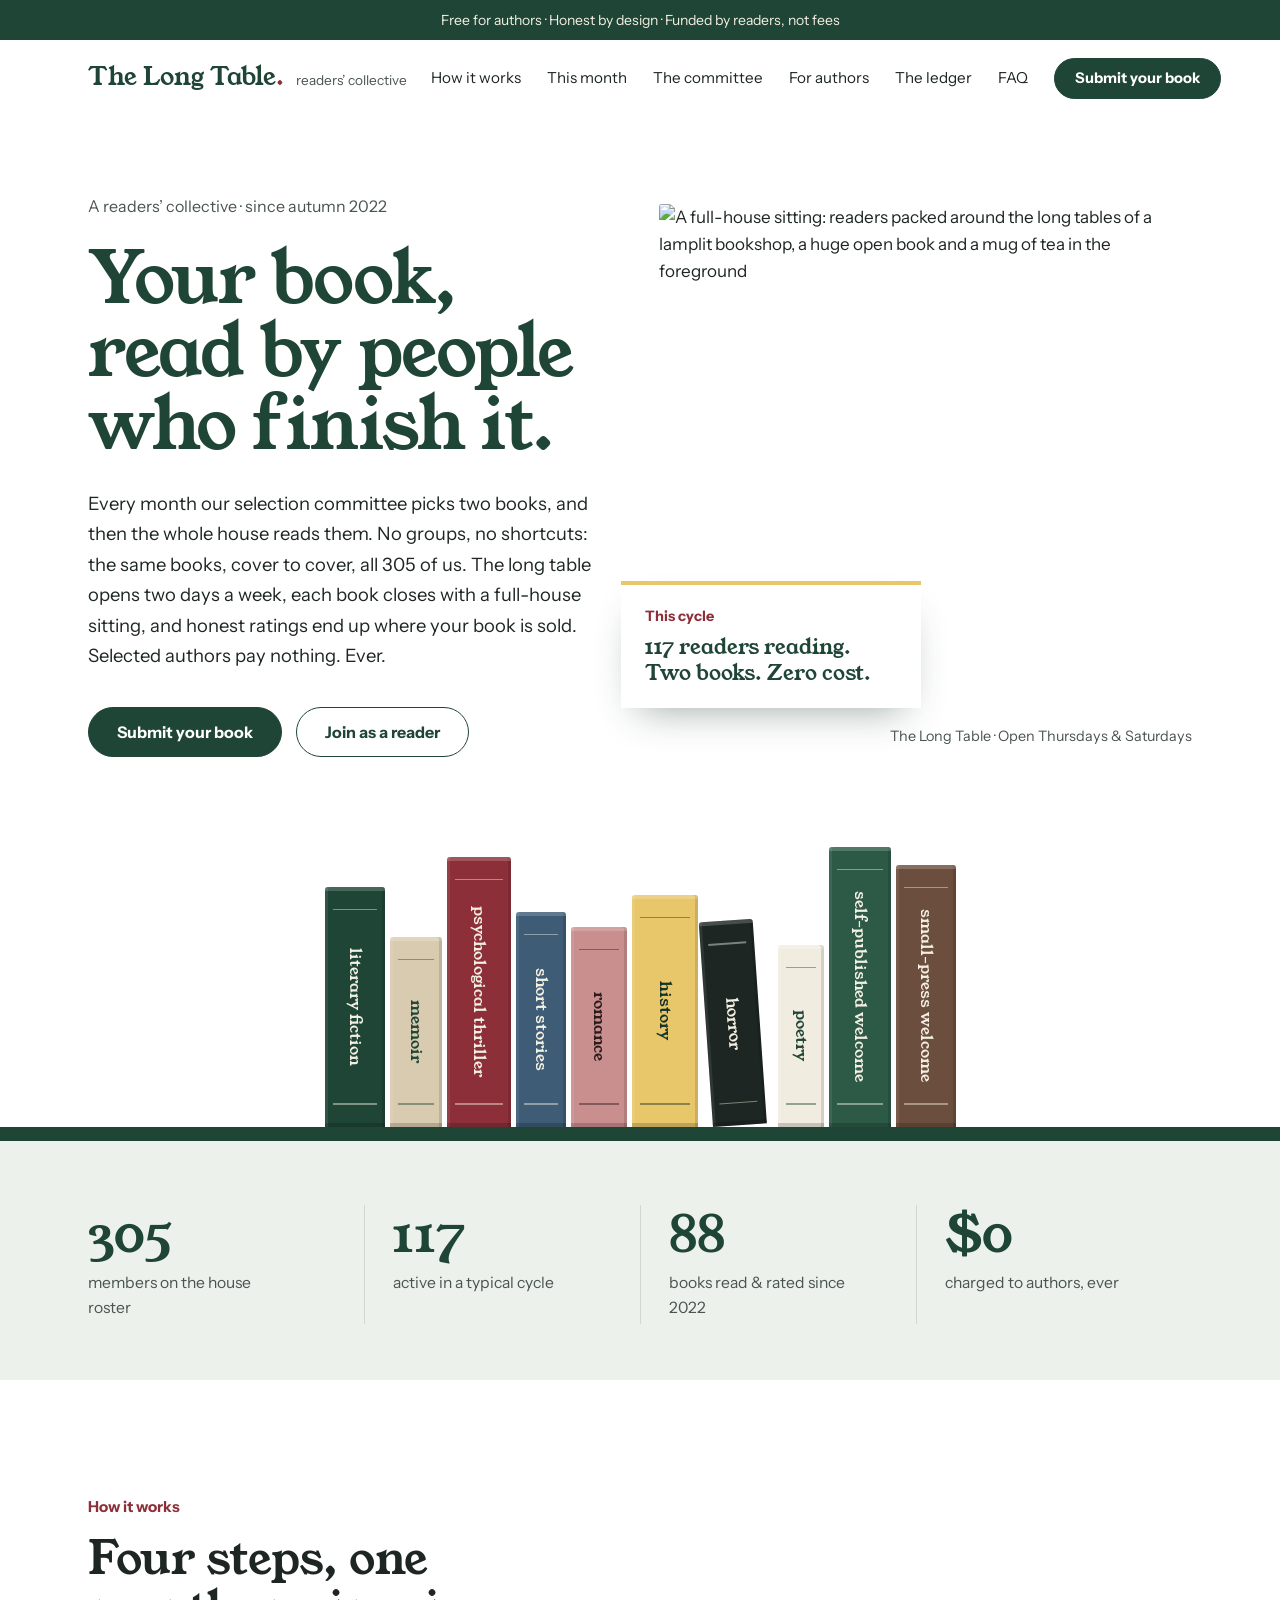
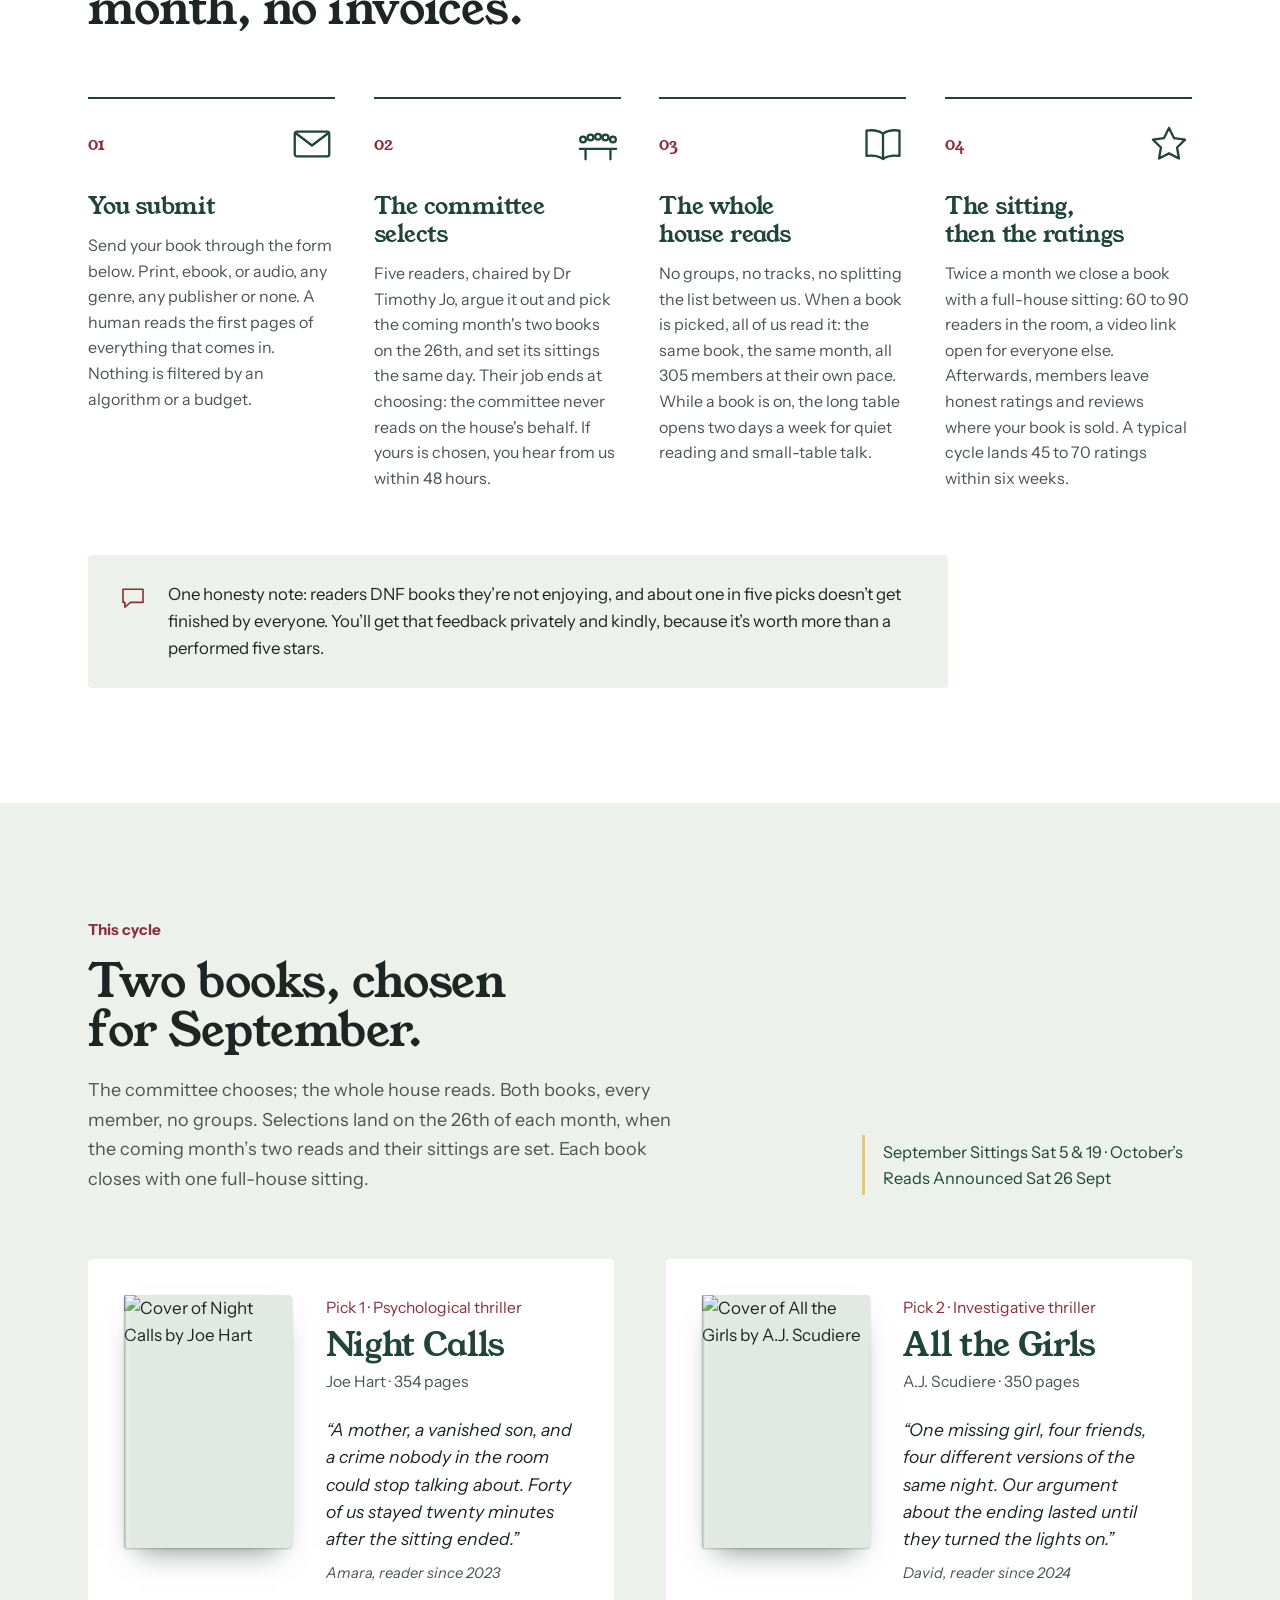
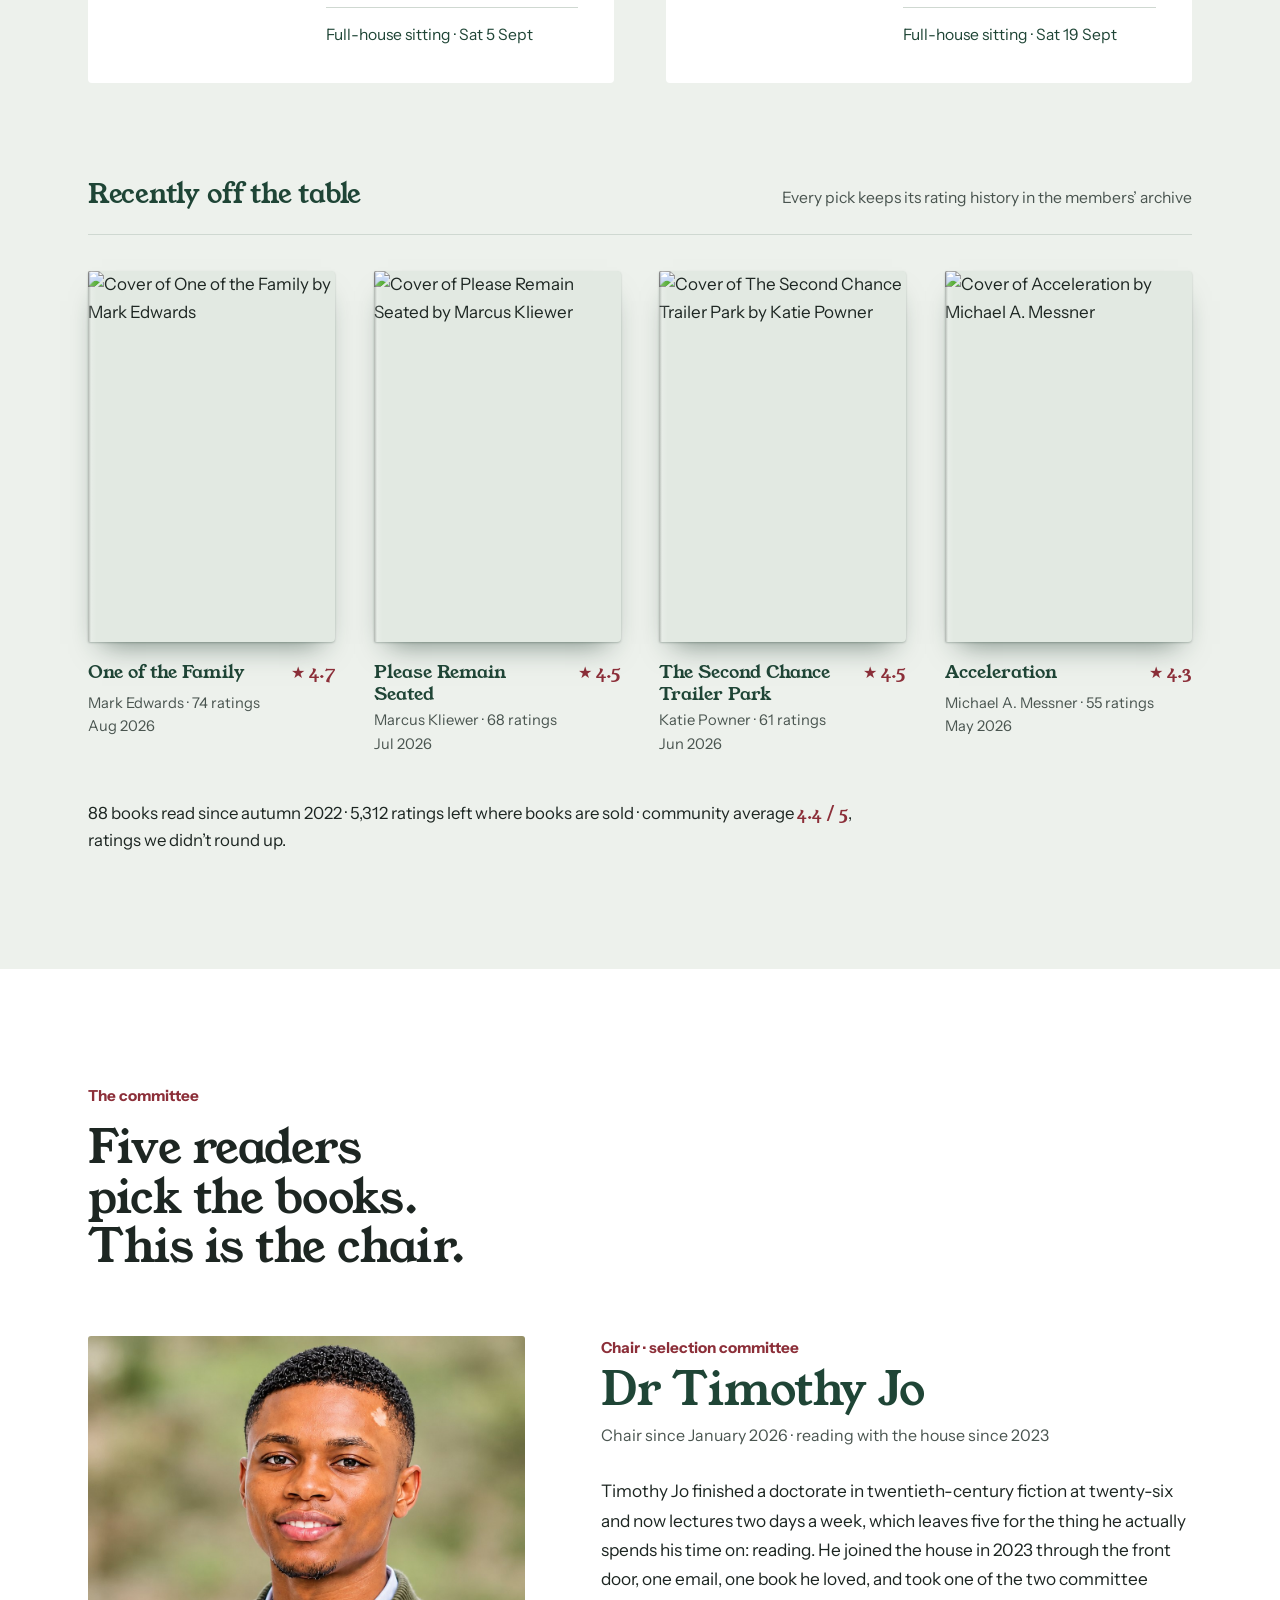
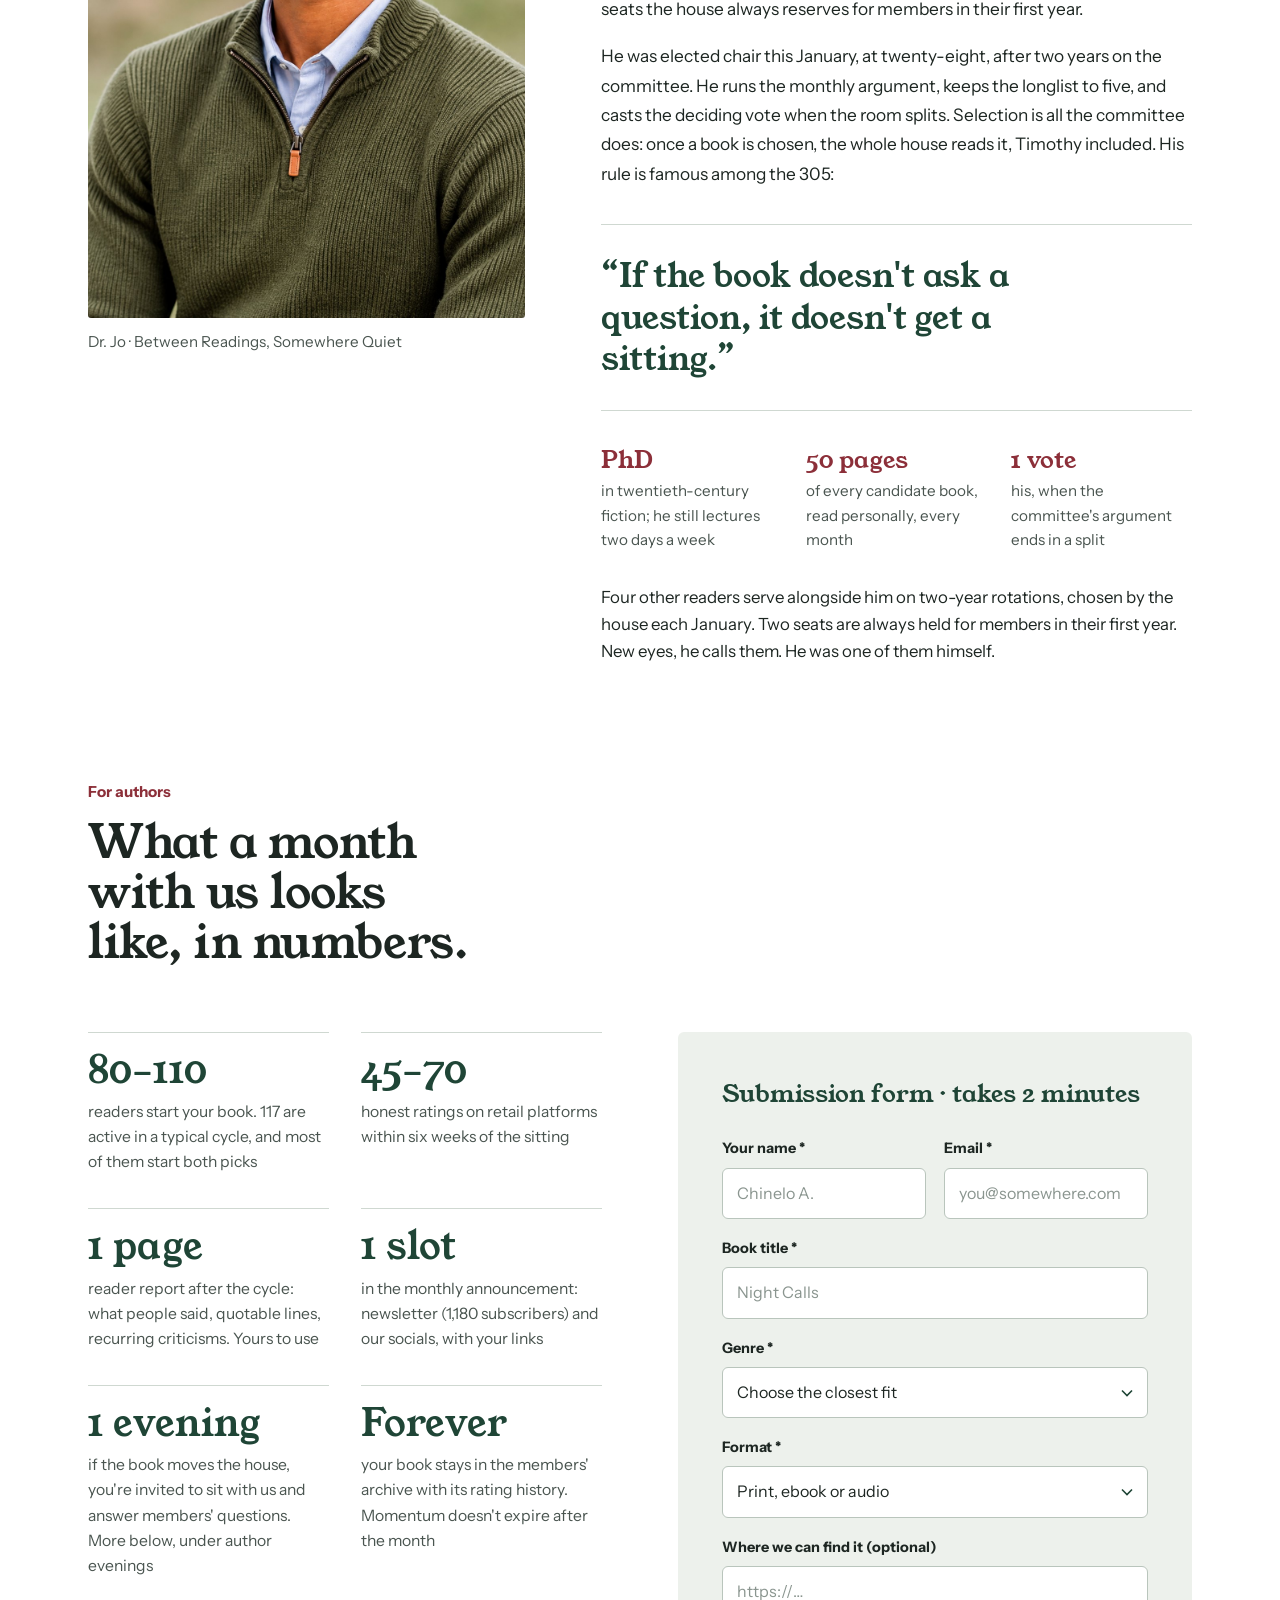
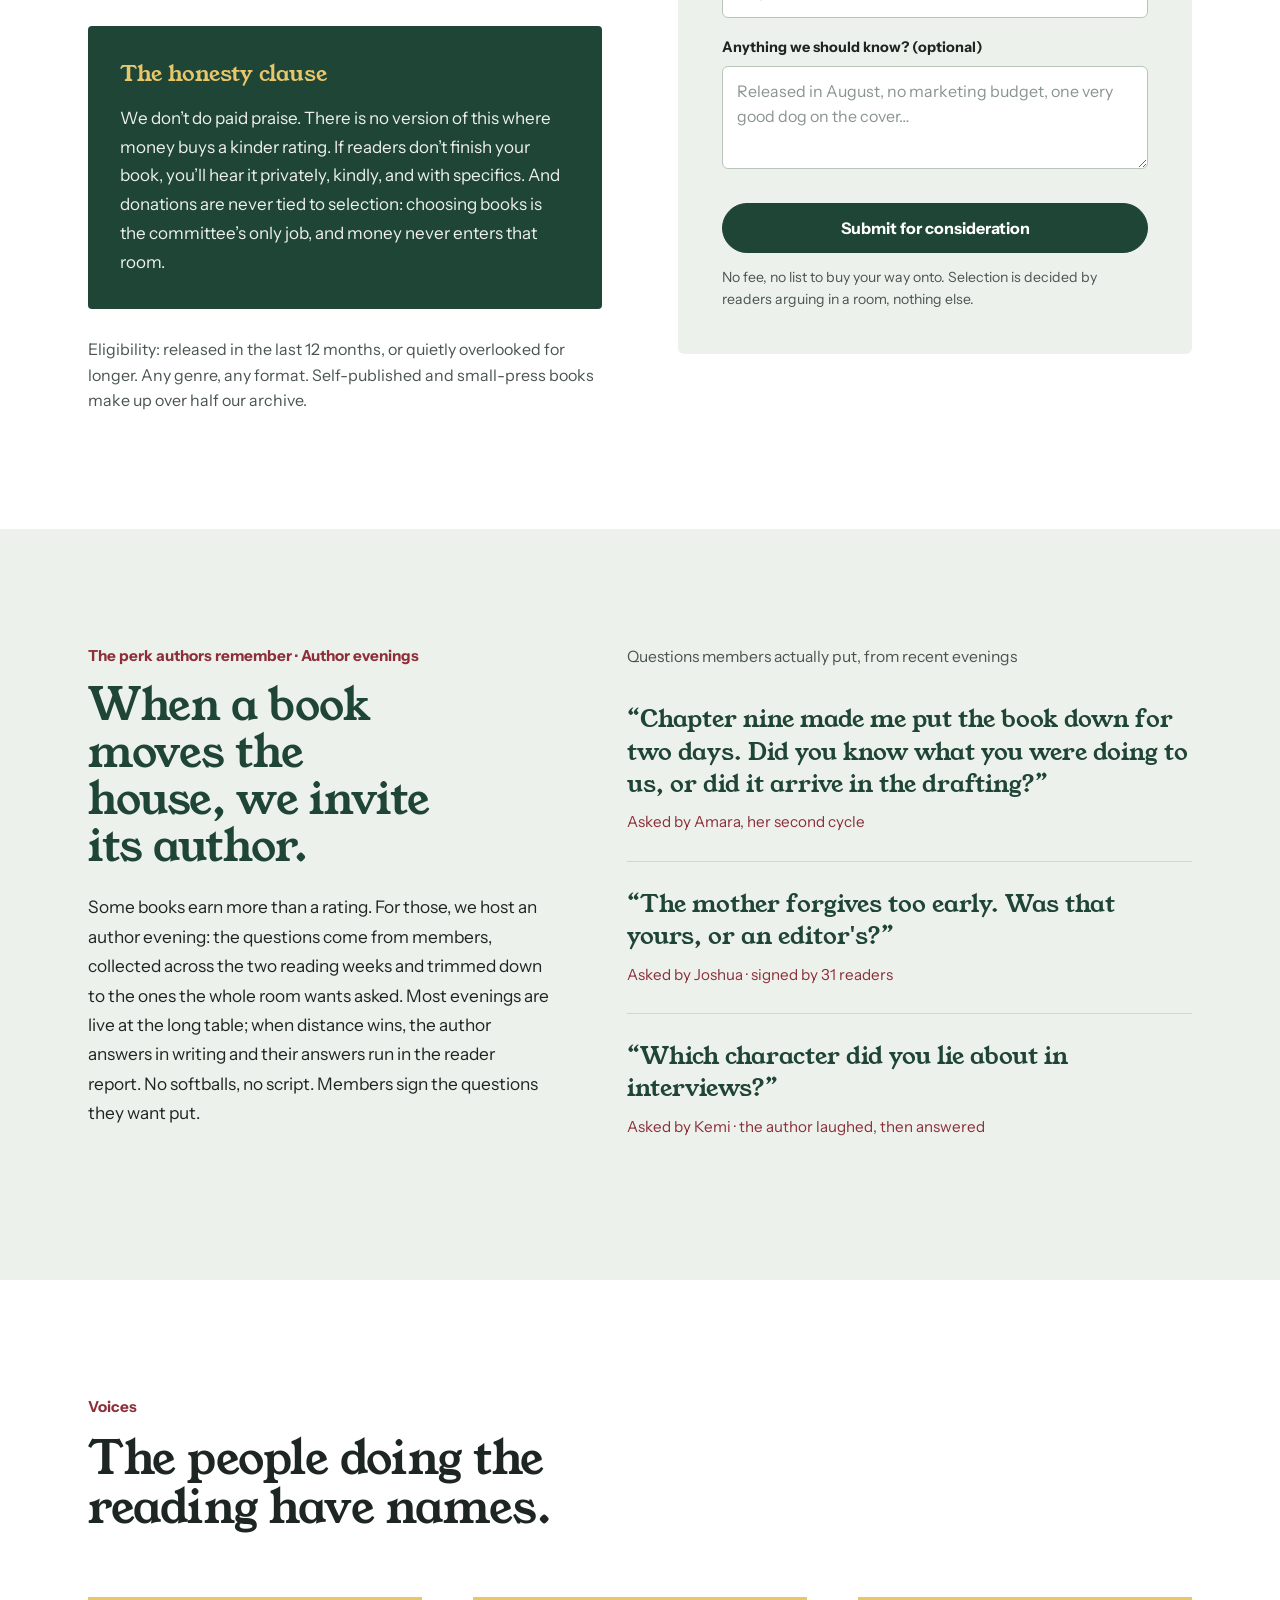
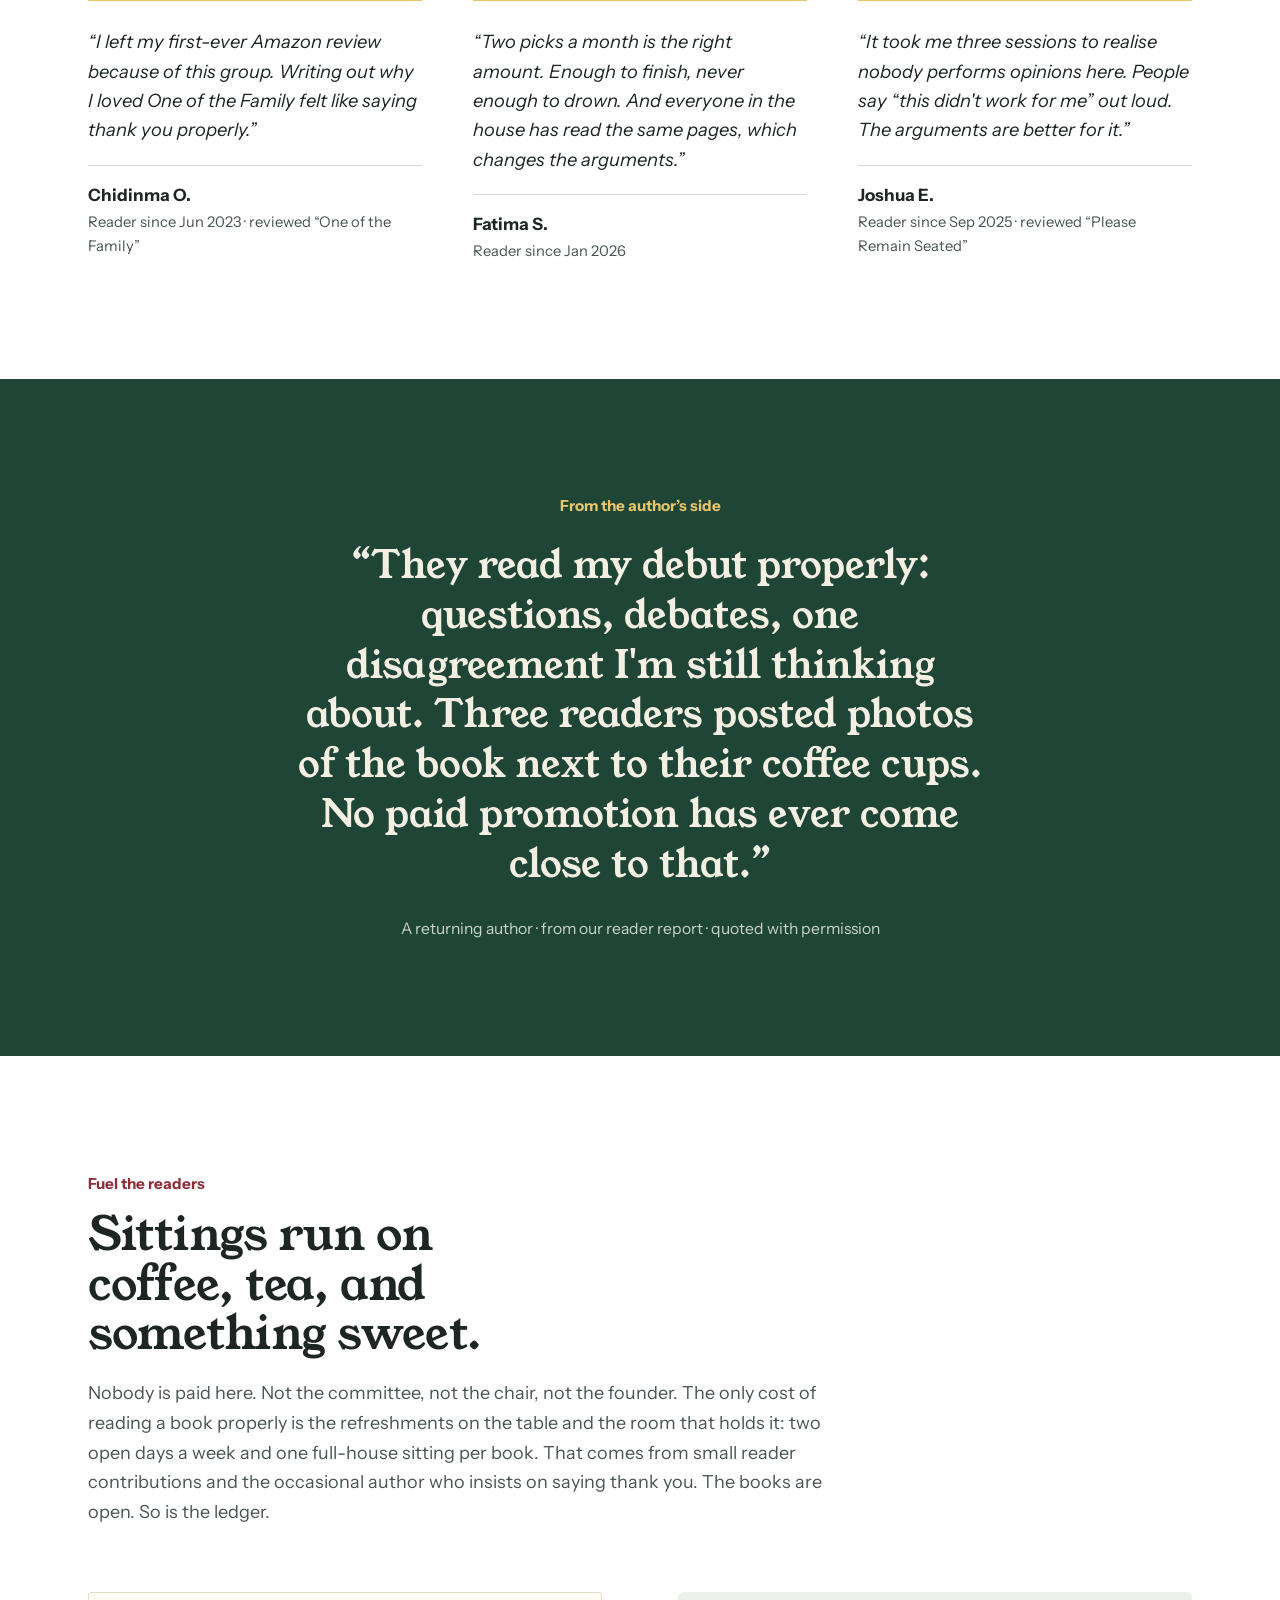
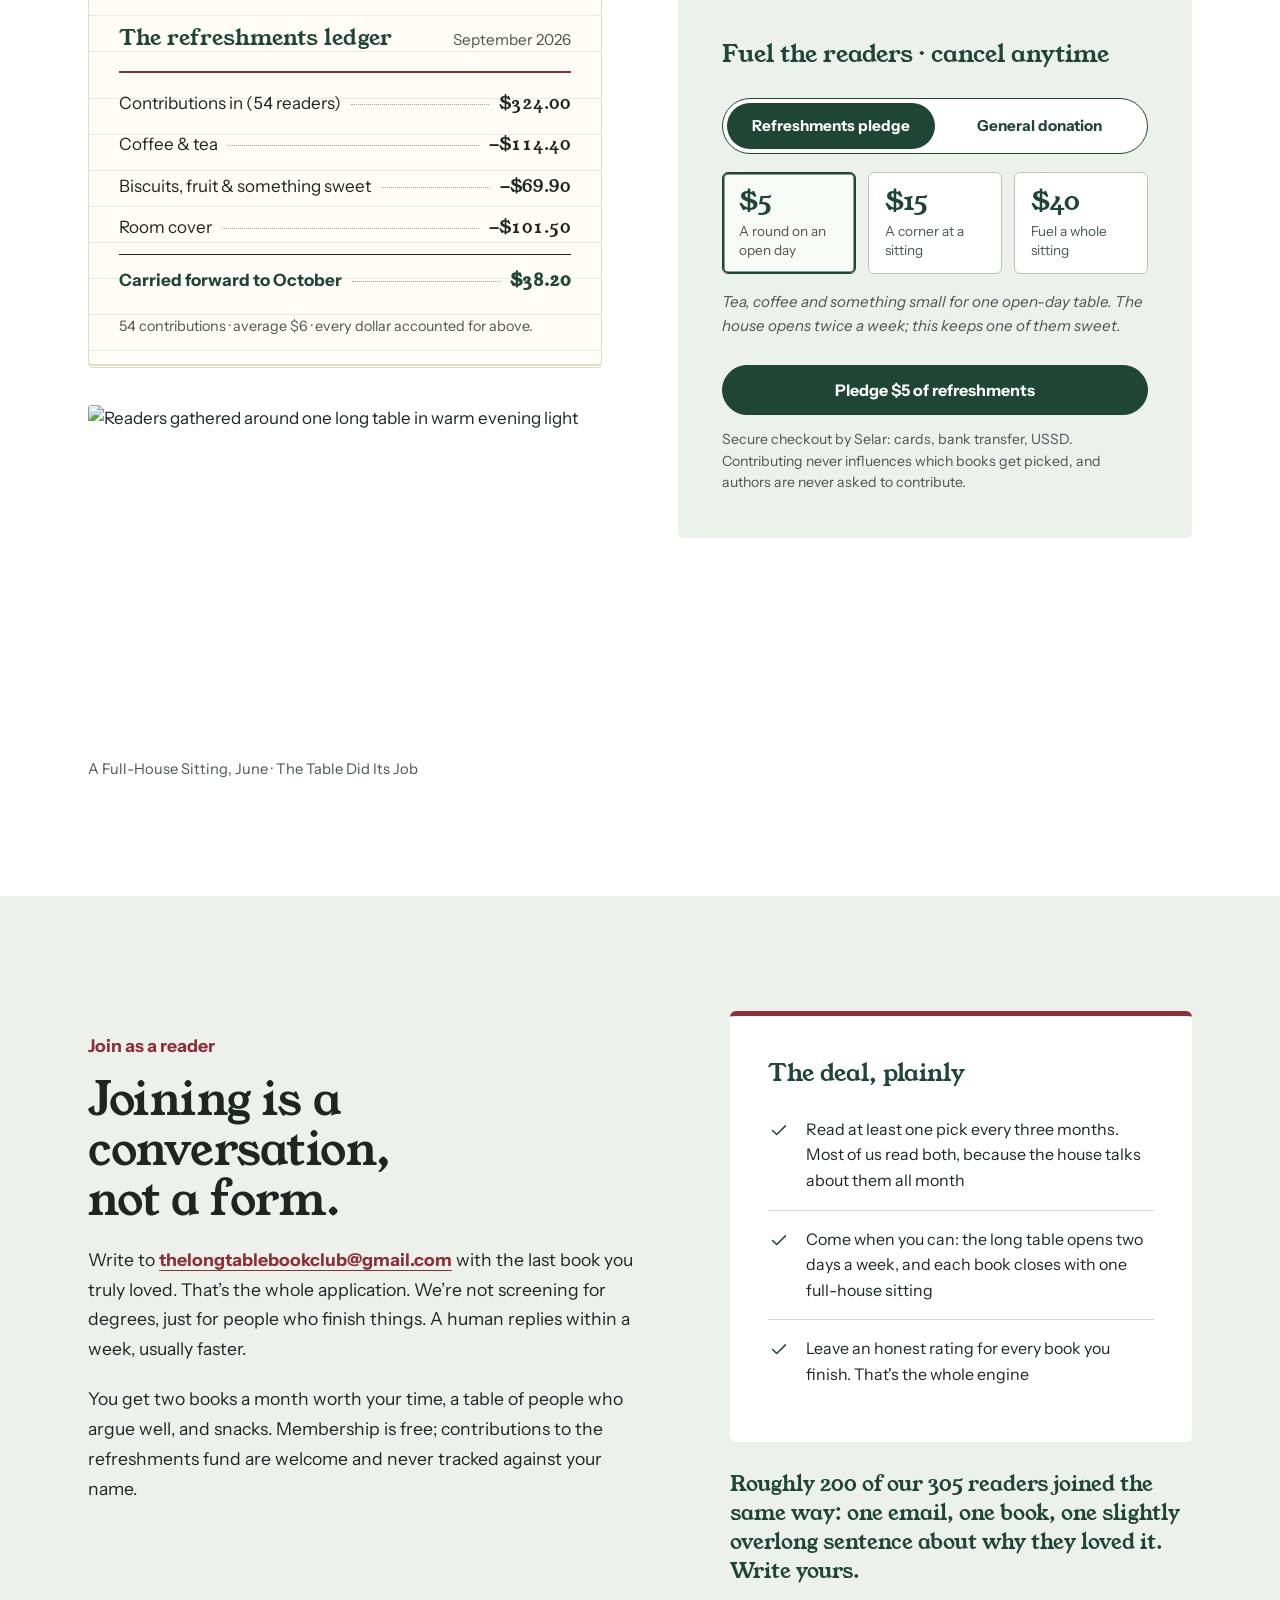
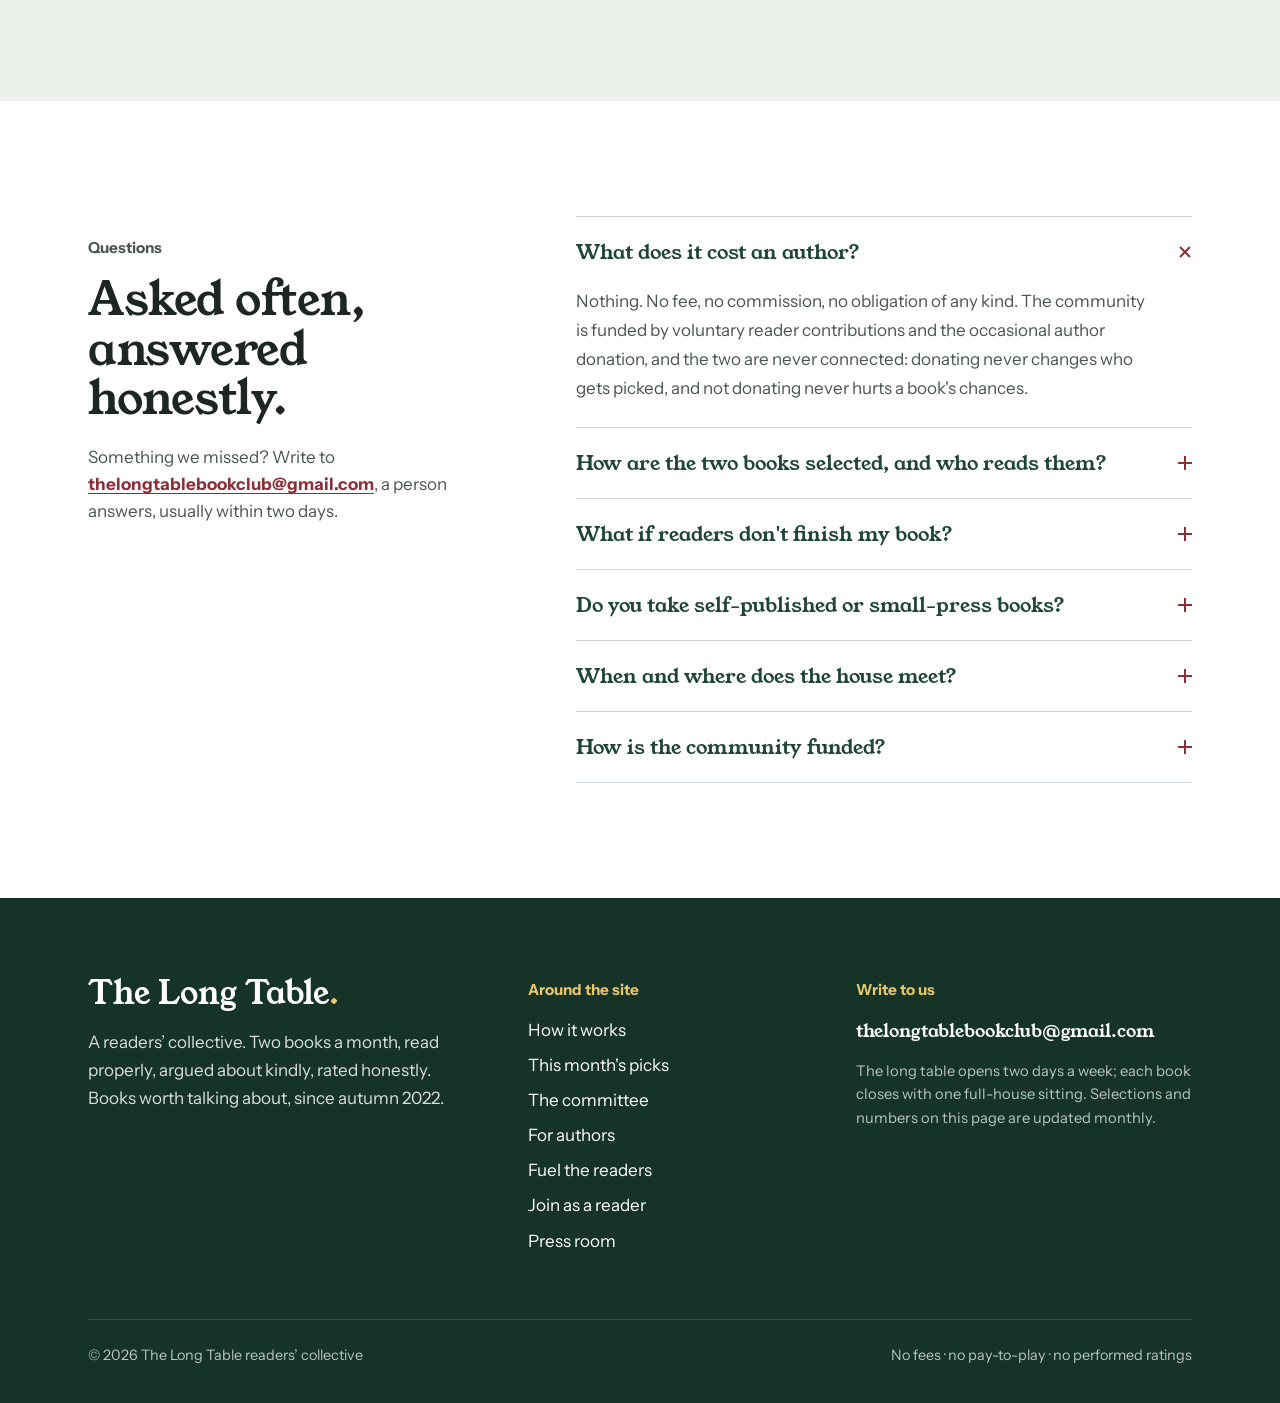
==== index.html @ 2b7d9071 "Add files via upload" ====
<!DOCTYPE html>
<html lang="en">
<head>
<meta charset="utf-8">
<meta name="viewport" content="width=device-width, initial-scale=1">
<title>The Long Table · a readers' collective for books worth talking about</title>
<meta name="description" content="Every month our community picks two books, reads them properly, meets to argue about them, and leaves honest ratings and reviews. Free for authors, always. Funded by readers, not fees.">
<meta name="keywords" content="readers community,book club,honest book reviews,book promotion for authors,independent authors,The Long Table,book club London">
<meta property="og:title" content="The Long Table · Books worth talking about">
<meta property="og:description" content="Two books a month. All 305 of us read them. Honest ratings on the platforms where you sell. Free for authors, always.">
<meta property="og:site_name" content="The Long Table">
<meta property="og:type" content="website">
<meta property="og:image" content="https://thelongtablebookclub.pages.dev/images/hero-sitting.jpg">
<meta name="twitter:card" content="summary">
<meta name="twitter:title" content="The Long Table · Books worth talking about">
<meta name="twitter:description" content="Two books a month. All 305 of us read them. Honest ratings on the platforms where you sell. Free for authors, always.">
<meta name="theme-color" content="#1f4536">
<link rel="icon" href="/icon.svg">
<link rel="preload" href="/fonts/young-serif.woff" as="font" type="font/woff" crossorigin>
<link rel="stylesheet" href="/styles.css">
</head>
<body>
<a class="skip" href="#main">Skip to content</a>
<div class="strip"><p>Free for authors · Honest by design · Funded by readers, not fees</p></div>
<header class="site-header" id="site-header">
  <div class="wrap site-header__bar">
    <a class="brand" href="#top">
      <span class="brand__name">The Long Table<span>.</span></span>
      <span class="brand__tag">readers’ collective</span>
    </a>
    <nav class="nav" aria-label="Main">
      <a href="#how">How it works</a>
      <a href="#picks">This month</a>
      <a href="#committee">The committee</a>
      <a href="#authors">For authors</a>
      <a href="#ledger">The ledger</a>
      <a href="#faq">FAQ</a>
      <a class="btn" href="#authors">Submit your book</a>
    </nav>
    <button class="menu-toggle" type="button" aria-expanded="false" aria-controls="mobile-nav" aria-label="Open menu"><span></span></button>
  </div>
  <nav class="mobile-nav" id="mobile-nav" aria-label="Mobile">
    <a href="#how">How it works</a>
    <a href="#picks">This month</a>
    <a href="#committee">The committee</a>
    <a href="#authors">For authors</a>
    <a href="#ledger">The ledger</a>
    <a href="#faq">FAQ</a>
    <a class="btn" href="#authors">Submit your book</a>
  </nav>
</header>
<main id="main">

  <section class="hero" id="top">
    <div class="wrap hero__grid">
      <div>
        <p class="hero__kicker">A readers’ collective · since autumn 2022</p>
        <h1>Your book, read by people who finish it.</h1>
        <p class="hero__lede">Every month our selection committee picks two books, and then the whole house reads them. No groups, no shortcuts: the same books, cover to cover, all 305 of us. The long table opens two days a week, each book closes with a full-house sitting, and honest ratings end up where your book is sold. Selected authors pay nothing. Ever.</p>
        <div class="hero__actions">
          <a class="btn" href="#authors">Submit your book</a>
          <a class="btn btn--line" href="#join">Join as a reader</a>
        </div>
      </div>
      <figure class="hero__figure">
        <img class="hero__photo" src="/images/hero-sitting.jpg" width="1400" height="1338" alt="A full-house sitting: readers packed around the long tables of a lamplit bookshop, a huge open book and a mug of tea in the foreground" fetchpriority="high">
        <div class="hero__card">
          <p>This cycle</p>
          <p>117 readers reading. Two books. Zero cost.</p>
        </div>
        <figcaption class="cap-title">the long table · open thursdays &amp; saturdays</figcaption>
      </figure>
    </div>
  </section>

  <section class="shelf" aria-label="Genres">
    <div class="shelf__scroll">
      <ul class="shelf__row">
        <li class="spine" style="--h:240px;--w:60px;--c:#1f4536">literary fiction</li>
        <li class="spine" style="--h:190px;--w:52px;--c:#d9cbb0;--t:#1f4536">memoir</li>
        <li class="spine" style="--h:270px;--w:64px;--c:#8c2f39">psychological thriller</li>
        <li class="spine" style="--h:215px;--w:50px;--c:#3e5c76">short stories</li>
        <li class="spine" style="--h:200px;--w:56px;--c:#c98f8f;--t:#2b1a1c">romance</li>
        <li class="spine" style="--h:232px;--w:66px;--c:#e8c66a;--t:#163327">history</li>
        <li class="spine spine--lean" style="--h:205px;--w:54px;--c:#1d2622">horror</li>
        <li class="spine" style="--h:182px;--w:46px;--c:#f1ece0;--t:#1f4536">poetry</li>
        <li class="spine" style="--h:280px;--w:62px;--c:#2c5a47">self-published welcome</li>
        <li class="spine" style="--h:262px;--w:60px;--c:#6b4e3d">small-press welcome</li>
      </ul>
    </div>
    <div class="shelf__plank" aria-hidden="true"></div>
  </section>

  <section class="stats">
    <div class="wrap">
      <dl>
        <div><dt>305</dt><dd>members on the house roster</dd></div>
        <div><dt>117</dt><dd>active in a typical cycle</dd></div>
        <div><dt>88</dt><dd>books read &amp; rated since 2022</dd></div>
        <div><dt>$0</dt><dd>charged to authors, ever</dd></div>
      </dl>
    </div>
  </section>

  <section class="section" id="how">
    <div class="wrap">
      <div class="section__head">
        <p class="kicker">How it works</p>
        <h2 class="h2">Four steps, one month, no invoices.</h2>
      </div>
      <ol class="steps">
        <li class="step">
          <div class="step__top"><span class="step__num">01</span>
            <svg viewBox="0 0 24 24" fill="none" stroke="currentColor" stroke-width="1.2" stroke-linejoin="round" aria-hidden="true"><rect x="3" y="5.5" width="18" height="13" rx="1.2"/><path d="M3.6 6.4 12 12.8l8.4-6.4"/></svg>
          </div>
          <h3>You submit</h3>
          <p>Send your book through the form below. Print, ebook, or audio, any genre, any publisher or none. A human reads the first pages of everything that comes in. Nothing is filtered by an algorithm or a budget.</p>
        </li>
        <li class="step">
          <div class="step__top"><span class="step__num">02</span>
            <svg viewBox="0 0 24 24" fill="none" stroke="currentColor" stroke-width="1.2" stroke-linecap="round" aria-hidden="true"><path d="M2.5 14.5h19M5.5 14.5V20M18.5 14.5V20"/><circle cx="4.2" cy="9.6" r="1.5"/><circle cx="8.1" cy="8.6" r="1.5"/><circle cx="12" cy="8.2" r="1.5"/><circle cx="15.9" cy="8.6" r="1.5"/><circle cx="19.8" cy="9.6" r="1.5"/></svg>
          </div>
          <h3>The committee selects</h3>
          <p>Five readers, chaired by Dr Timothy Jo, argue it out and pick the coming month's two books on the 26th, and set its sittings the same day. Their job ends at choosing: the committee never reads on the house's behalf. If yours is chosen, you hear from us within 48 hours.</p>
        </li>
        <li class="step">
          <div class="step__top"><span class="step__num">03</span>
            <svg viewBox="0 0 24 24" fill="none" stroke="currentColor" stroke-width="1.2" stroke-linejoin="round" aria-hidden="true"><path d="M12 6.6c-2.2-1.6-5.1-2.1-8.6-1.6v13.2c3.5-.5 6.4 0 8.6 1.6 2.2-1.6 5.1-2.1 8.6-1.6V5c-3.5-.5-6.4 0-8.6 1.6Z"/><path d="M12 6.6v13.2"/></svg>
          </div>
          <h3>The whole house reads</h3>
          <p>No groups, no tracks, no splitting the list between us. When a book is picked, all of us read it: the same book, the same month, all 305 members at their own pace. While a book is on, the long table opens two days a week for quiet reading and small-table talk.</p>
        </li>
        <li class="step">
          <div class="step__top"><span class="step__num">04</span>
            <svg viewBox="0 0 24 24" fill="none" stroke="currentColor" stroke-width="1.2" stroke-linejoin="round" aria-hidden="true"><path d="m12 3.6 2.6 5.3 5.8.8-4.2 4.1 1 5.8L12 16.9l-5.2 2.7 1-5.8-4.2-4.1 5.8-.8Z"/></svg>
          </div>
          <h3>The sitting, then the ratings</h3>
          <p>Twice a month we close a book with a full-house sitting: 60 to 90 readers in the room, a video link open for everyone else. Afterwards, members leave honest ratings and reviews where your book is sold. A typical cycle lands 45 to 70 ratings within six weeks.</p>
        </li>
      </ol>
      <div class="honesty-note">
        <svg viewBox="0 0 24 24" fill="none" stroke="currentColor" stroke-width="1.3" stroke-linejoin="round" aria-hidden="true"><path d="M4 5h16v10.5H10l-4.5 3.8v-3.8H4Z"/></svg>
        <p>One honesty note: readers DNF books they’re not enjoying, and about one in five picks doesn’t get finished by everyone. You’ll get that feedback privately and kindly, because it’s worth more than a performed five stars.</p>
      </div>
    </div>
  </section>

  <section class="section section--tint" id="picks">
    <div class="wrap">
      <div class="picks__head">
        <div>
          <p class="kicker">This cycle</p>
          <h2 class="h2">Two books, chosen for September.</h2>
          <p class="intro">The committee chooses; the whole house reads. Both books, every member, no groups. Selections land on the 26th of each month, when the coming month’s two reads and their sittings are set. Each book closes with one full-house sitting.</p>
        </div>
        <p class="picks__dates cap-title">september sittings sat 5 &amp; 19 · october’s reads announced sat 26 sept</p>
      </div>

      <div class="picks">
        <article class="pick">
          <figure class="cover" aria-label="Cover of Night Calls by Joe Hart"><img src="/images/books/night-calls.jpg" width="324" height="500" alt="Cover of Night Calls by Joe Hart" loading="lazy"></figure>
          <div>
            <p class="pick__meta cap-first">pick 1 · Psychological thriller</p>
            <h3>Night Calls</h3>
            <p class="pick__by">Joe Hart · 354 pages</p>
            <blockquote>“A mother, a vanished son, and a crime nobody in the room could stop talking about. Forty of us stayed twenty minutes after the sitting ended.”<footer>Amara, reader since 2023</footer></blockquote>
            <p class="pick__sitting cap-first">full-house sitting · Sat 5 Sept</p>
          </div>
        </article>
        <article class="pick">
          <figure class="cover" aria-label="Cover of All the Girls by A.J. Scudiere"><img src="/images/books/all-the-girls.jpg" width="800" height="1200" alt="Cover of All the Girls by A.J. Scudiere" loading="lazy"></figure>
          <div>
            <p class="pick__meta cap-first">pick 2 · Investigative thriller</p>
            <h3>All the Girls</h3>
            <p class="pick__by">A.J. Scudiere · 350 pages</p>
            <blockquote>“One missing girl, four friends, four different versions of the same night. Our argument about the ending lasted until they turned the lights on.”<footer>David, reader since 2024</footer></blockquote>
            <p class="pick__sitting cap-first">full-house sitting · Sat 19 Sept</p>
          </div>
        </article>
      </div>

      <div class="recent">
        <div class="recent__head">
          <h3>Recently off the table</h3>
          <p class="cap-first">every pick keeps its rating history in the members’ archive</p>
        </div>
        <ul>
          <li>
            <figure class="cover" aria-label="Cover of One of the Family by Mark Edwards"><img src="/images/books/one-of-the-family.jpg" width="800" height="1207" alt="Cover of One of the Family by Mark Edwards" loading="lazy"></figure>
            <div class="recent__title"><p>One of the Family</p><p class="rating">4.7</p></div>
            <p>Mark Edwards · 74 ratings</p>
            <p>Aug 2026</p>
          </li>
          <li>
            <figure class="cover" aria-label="Cover of Please Remain Seated by Marcus Kliewer"><img src="/images/books/please-remain-seated.jpg" width="800" height="800" alt="Cover of Please Remain Seated by Marcus Kliewer" loading="lazy"></figure>
            <div class="recent__title"><p>Please Remain Seated</p><p class="rating">4.5</p></div>
            <p>Marcus Kliewer · 68 ratings</p>
            <p>Jul 2026</p>
          </li>
          <li>
            <figure class="cover" aria-label="Cover of The Second Chance Trailer Park by Katie Powner"><img src="/images/books/second-chance-trailer-park.jpg" width="700" height="1050" alt="Cover of The Second Chance Trailer Park by Katie Powner" loading="lazy"></figure>
            <div class="recent__title"><p>The Second Chance Trailer Park</p><p class="rating">4.5</p></div>
            <p>Katie Powner · 61 ratings</p>
            <p>Jun 2026</p>
          </li>
          <li>
            <figure class="cover" aria-label="Cover of Acceleration by Michael A. Messner"><img src="/images/books/acceleration.jpg" width="333" height="500" alt="Cover of Acceleration by Michael A. Messner" loading="lazy"></figure>
            <div class="recent__title"><p>Acceleration</p><p class="rating">4.3</p></div>
            <p>Michael A. Messner · 55 ratings</p>
            <p>May 2026</p>
          </li>
        </ul>
        <p class="archive-line">88 books read since autumn 2022 · 5,312 ratings left where books are sold · community average <span>4.4 / 5</span>, ratings we didn’t round up.</p>
      </div>
    </div>
  </section>

  <section class="section" id="committee">
    <div class="wrap">
      <div class="section__head">
        <p class="kicker">The committee</p>
        <h2 class="h2">Five readers pick the books. This is the chair.</h2>
      </div>
      <div class="chair">
        <figure class="chair__photo">
          <img src="/images/timothy.jpg" width="1086" height="1448" alt="Dr Timothy Jo, chair of the selection committee, outdoors between readings" loading="lazy">
          <figcaption class="cap-title">dr. jo · between readings, somewhere quiet</figcaption>
        </figure>
        <div>
          <p class="chair__role">Chair · selection committee</p>
          <h3>Dr Timothy Jo</h3>
          <p class="chair__since cap-first">chair since January 2026 · reading with the house since 2023</p>
          <div class="chair__bio">
            <p>Timothy Jo finished a doctorate in twentieth-century fiction at twenty-six and now lectures two days a week, which leaves five for the thing he actually spends his time on: reading. He joined the house in 2023 through the front door, one email, one book he loved, and took one of the two committee seats the house always reserves for members in their first year.</p>
            <p>He was elected chair this January, at twenty-eight, after two years on the committee. He runs the monthly argument, keeps the longlist to five, and casts the deciding vote when the room splits. Selection is all the committee does: once a book is chosen, the whole house reads it, Timothy included. His rule is famous among the 305:</p>
          </div>
          <blockquote class="chair__rule"><p>“If the book doesn't ask a question, it doesn't get a sitting.”</p></blockquote>
          <dl class="facts">
            <div><dt>PhD</dt><dd>in twentieth-century fiction; he still lectures two days a week</dd></div>
            <div><dt>50 pages</dt><dd>of every candidate book, read personally, every month</dd></div>
            <div><dt>1 vote</dt><dd>his, when the committee's argument ends in a split</dd></div>
          </dl>
          <p class="chair__close">Four other readers serve alongside him on two-year rotations, chosen by the house each January. Two seats are always held for members in their first year. New eyes, he calls them. He was one of them himself.</p>
        </div>
      </div>
    </div>
  </section>

  <section class="section" id="authors" style="padding-top:0">
    <div class="wrap">
      <div class="section__head">
        <p class="kicker">For authors</p>
        <h2 class="h2">What a month with us looks like, in numbers.</h2>
      </div>
      <div class="authors">
        <div>
          <dl class="numbers">
            <div><dt>80–110</dt><dd>readers start your book. 117 are active in a typical cycle, and most of them start both picks</dd></div>
            <div><dt>45–70</dt><dd>honest ratings on retail platforms within six weeks of the sitting</dd></div>
            <div><dt>1 page</dt><dd>reader report after the cycle: what people said, quotable lines, recurring criticisms. Yours to use</dd></div>
            <div><dt>1 slot</dt><dd>in the monthly announcement: newsletter (1,180 subscribers) and our socials, with your links</dd></div>
            <div><dt>1 evening</dt><dd>if the book moves the house, you're invited to sit with us and answer members' questions. More below, under author evenings</dd></div>
            <div><dt>Forever</dt><dd>your book stays in the members' archive with its rating history. Momentum doesn't expire after the month</dd></div>
          </dl>
          <div class="clause">
            <p>The honesty clause</p>
            <p>We don’t do paid praise. There is no version of this where money buys a kinder rating. If readers don’t finish your book, you’ll hear it privately, kindly, and with specifics. And donations are never tied to selection: choosing books is the committee’s only job, and money never enters that room.</p>
          </div>
          <p class="eligibility">Eligibility: released in the last 12 months, or quietly overlooked for longer. Any genre, any format. Self-published and small-press books make up over half our archive.</p>
        </div>

        <div class="form-panel" id="submit-panel">
          <form id="submit-form" novalidate>
            <p class="form-panel__title">Submission form · takes 2 minutes</p>
            <div class="fields">
              <div class="field"><label for="s-name">Your name *</label><input id="s-name" name="name" type="text" autocomplete="name" placeholder="Chinelo A."></div>
              <div class="field"><label for="s-email">Email *</label><input id="s-email" name="email" type="email" autocomplete="email" placeholder="you@somewhere.com"></div>
              <div class="field field--wide"><label for="s-title">Book title *</label><input id="s-title" name="bookTitle" type="text" placeholder="Night Calls"></div>
              <div class="field field--wide"><label for="s-genre">Genre *</label>
                <select id="s-genre" name="genre">
                  <option value="">Choose the closest fit</option>
                  <option>Literary fiction</option><option>Contemporary fiction</option><option>Mystery / thriller</option><option>Romance</option><option>Fantasy / sci-fi</option><option>Memoir</option><option>Non-fiction / essays</option><option>Poetry</option><option>Horror</option><option>Short stories</option><option>Something else</option>
                </select>
              </div>
              <div class="field field--wide"><label for="s-format">Format *</label>
                <select id="s-format" name="format">
                  <option value="">Print, ebook or audio</option>
                  <option>Print</option><option>Ebook</option><option>Audiobook</option>
                </select>
              </div>
              <div class="field field--wide"><label for="s-link">Where we can find it (optional)</label><input id="s-link" name="link" type="url" placeholder="https://…"></div>
              <div class="field field--wide"><label for="s-note">Anything we should know? (optional)</label><textarea id="s-note" name="note" rows="3" placeholder="Released in August, no marketing budget, one very good dog on the cover…"></textarea></div>
            </div>
            <p class="form-error" data-role="error" hidden></p>
            <button class="btn form-submit" type="submit">Submit for consideration</button>
            <p class="form-fine">No fee, no list to buy your way onto. Selection is decided by readers arguing in a room, nothing else.</p>
          </form>
          <div class="form-done" id="submit-done" hidden>
            <p class="form-done__title">Got it. It’s in the pile.</p>
            <p><span data-role="mail-clause">Your email app should have just opened with your submission pre-filled — press send and it reaches the committee. </span>Everything is read in the first week of the month, and you’ll hear from us by the 10th: a real reply, not a confirmation bot.</p>
            <p data-role="retry">Nothing opened? <a href="#" data-role="retry-link">Try again</a>, or write to <a href="mailto:thelongtablebookclub@gmail.com">thelongtablebookclub@gmail.com</a> with the same details.</p>
            <button class="linkish" type="button" data-role="again">submit another book</button>
          </div>
        </div>
      </div>
    </div>
  </section>

  <section class="section section--tint" id="evenings">
    <div class="wrap evenings">
      <div>
        <p class="kicker">The perk authors remember · Author evenings</p>
        <h3>When a book moves the house, we invite its author.</h3>
        <p class="evenings__body">Some books earn more than a rating. For those, we host an author evening: the questions come from members, collected across the two reading weeks and trimmed down to the ones the whole room wants asked. Most evenings are live at the long table; when distance wins, the author answers in writing and their answers run in the reader report. No softballs, no script. Members sign the questions they want put.</p>
      </div>
      <div>
        <p class="questions__label cap-first">questions members actually put, from recent evenings</p>
        <ul class="questions">
          <li><p>“Chapter nine made me put the book down for two days. Did you know what you were doing to us, or did it arrive in the drafting?”</p><p class="cap-first">asked by Amara, her second cycle</p></li>
          <li><p>“The mother forgives too early. Was that yours, or an editor's?”</p><p class="cap-first">asked by Joshua · signed by 31 readers</p></li>
          <li><p>“Which character did you lie about in interviews?”</p><p class="cap-first">asked by Kemi · the author laughed, then answered</p></li>
        </ul>
      </div>
    </div>
  </section>

  <section class="section" id="voices">
    <div class="wrap">
      <div class="section__head">
        <p class="kicker">Voices</p>
        <h2 class="h2">The people doing the reading have names.</h2>
      </div>
      <div class="voices">
        <figure class="voice">
          <blockquote>“I left my first-ever Amazon review because of this group. Writing out why I loved One of the Family felt like saying thank you properly.”</blockquote>
          <figcaption><p>Chidinma O.</p><p class="cap-first">reader since Jun 2023 · reviewed “One of the Family”</p></figcaption>
        </figure>
        <figure class="voice">
          <blockquote>“Two picks a month is the right amount. Enough to finish, never enough to drown. And everyone in the house has read the same pages, which changes the arguments.”</blockquote>
          <figcaption><p>Fatima S.</p><p class="cap-first">reader since Jan 2026</p></figcaption>
        </figure>
        <figure class="voice">
          <blockquote>“It took me three sessions to realise nobody performs opinions here. People say “this didn't work for me” out loud. The arguments are better for it.”</blockquote>
          <figcaption><p>Joshua E.</p><p class="cap-first">reader since Sep 2025 · reviewed “Please Remain Seated”</p></figcaption>
        </figure>
      </div>
    </div>
  </section>

  <section class="authorside">
    <figure class="wrap">
      <p class="authorside__label">From the author’s side</p>
      <blockquote>“They read my debut properly: questions, debates, one disagreement I'm still thinking about. Three readers posted photos of the book next to their coffee cups. No paid promotion has ever come close to that.”</blockquote>
      <figcaption class="cap-first">a returning author · from our reader report · quoted with permission</figcaption>
    </figure>
  </section>

  <section class="section" id="ledger">
    <div class="wrap">
      <div class="section__head">
        <p class="kicker">Fuel the readers</p>
        <h2 class="h2">Sittings run on coffee, tea, and something sweet.</h2>
        <p class="intro">Nobody is paid here. Not the committee, not the chair, not the founder. The only cost of reading a book properly is the refreshments on the table and the room that holds it: two open days a week and one full-house sitting per book. That comes from small reader contributions and the occasional author who insists on saying thank you. The books are open. So is the ledger.</p>
      </div>
      <div class="ledger">
        <div>
          <div class="book-ledger">
            <div class="book-ledger__head"><p>The refreshments ledger</p><p>September 2026</p></div>
            <dl>
              <div class="ledger-row"><dt>Contributions in (54 readers)</dt><span class="dots" aria-hidden="true"></span><dd>$324.00</dd></div>
              <div class="ledger-row"><dt>Coffee &amp; tea</dt><span class="dots" aria-hidden="true"></span><dd>−$114.40</dd></div>
              <div class="ledger-row"><dt>Biscuits, fruit &amp; something sweet</dt><span class="dots" aria-hidden="true"></span><dd>−$69.90</dd></div>
              <div class="ledger-row"><dt>Room cover</dt><span class="dots" aria-hidden="true"></span><dd>−$101.50</dd></div>
              <div class="ledger-row is-total"><dt>Carried forward to October</dt><span class="dots" aria-hidden="true"></span><dd>$38.20</dd></div>
            </dl>
            <p class="book-ledger__foot">54 contributions · average $6 · every dollar accounted for above.</p>
          </div>
          <figure class="gathering">
            <img src="/images/gathering.jpg" width="1200" height="800" alt="Readers gathered around one long table in warm evening light" loading="lazy">
            <figcaption class="cap-title">a full-house sitting, june · the table did its job</figcaption>
          </figure>
        </div>

        <div class="form-panel">
          <div id="pledge-form">
            <p class="form-panel__title">Fuel the readers · cancel anytime</p>
            <div class="toggle" role="group" aria-label="Contribution type">
              <button type="button" data-kind="pledge" aria-pressed="true">Refreshments pledge</button>
              <button type="button" data-kind="donation" aria-pressed="false">General donation</button>
            </div>
            <div class="tiers">
              <button class="tier" type="button" data-amount="5" aria-pressed="true"><strong>$5</strong><span>A round on an open day</span></button>
              <button class="tier" type="button" data-amount="15" aria-pressed="false"><strong>$15</strong><span>A corner at a sitting</span></button>
              <button class="tier" type="button" data-amount="40" aria-pressed="false"><strong>$40</strong><span>Fuel a whole sitting</span></button>
            </div>
            <p class="tier-body" data-role="tier-body">Tea, coffee and something small for one open-day table. The house opens twice a week; this keeps one of them sweet.</p>
            <a class="btn form-submit" data-role="submit" href="https://selar.com/showlove/thelongtable?currency=USD" target="_blank" rel="noopener">Pledge $5 of refreshments</a>
            <p class="form-fine">Secure checkout by Selar: cards, bank transfer, USSD. Contributing never influences which books get picked, and authors are never asked to contribute.</p>
          </div>
        </div>
      </div>
    </div>
  </section>

  <section class="section join" id="join">
    <div class="wrap join__grid">
      <div class="join__copy">
        <p class="kicker">Join as a reader</p>
        <h2 class="h2">Joining is a conversation, not a form.</h2>
        <p>Write to <a href="mailto:thelongtablebookclub@gmail.com?subject=I%20want%20in">thelongtablebookclub@gmail.com</a> with the last book you truly loved. That’s the whole application. We’re not screening for degrees, just for people who finish things. A human replies within a week, usually faster.</p>
        <p>You get two books a month worth your time, a table of people who argue well, and snacks. Membership is free; contributions to the refreshments fund are welcome and never tracked against your name.</p>
      </div>
      <div>
        <div class="deal">
          <p class="deal__title">The deal, plainly</p>
          <ul>
            <li><svg viewBox="0 0 24 24" fill="none" stroke="currentColor" stroke-width="1.6" stroke-linecap="round" stroke-linejoin="round" aria-hidden="true"><path d="m5 12.5 4.5 4.5L19 7.5"/></svg><p>Read at least one pick every three months. Most of us read both, because the house talks about them all month</p></li>
            <li><svg viewBox="0 0 24 24" fill="none" stroke="currentColor" stroke-width="1.6" stroke-linecap="round" stroke-linejoin="round" aria-hidden="true"><path d="m5 12.5 4.5 4.5L19 7.5"/></svg><p>Come when you can: the long table opens two days a week, and each book closes with one full-house sitting</p></li>
            <li><svg viewBox="0 0 24 24" fill="none" stroke="currentColor" stroke-width="1.6" stroke-linecap="round" stroke-linejoin="round" aria-hidden="true"><path d="m5 12.5 4.5 4.5L19 7.5"/></svg><p>Leave an honest rating for every book you finish. That's the whole engine</p></li>
          </ul>
        </div>
        <p class="join__close">Roughly 200 of our 305 readers joined the same way: one email, one book, one slightly overlong sentence about why they loved it. Write yours.</p>
      </div>
    </div>
  </section>

  <section class="section" id="faq">
    <div class="wrap faq">
      <div class="faq__intro">
        <p class="kicker">Questions</p>
        <h2 class="h2">Asked often, answered honestly.</h2>
        <p>Something we missed? Write to <a href="mailto:thelongtablebookclub@gmail.com">thelongtablebookclub@gmail.com</a>, a person answers, usually within two days.</p>
      </div>
      <div>
        <details open><summary>What does it cost an author?</summary><p>Nothing. No fee, no commission, no obligation of any kind. The community is funded by voluntary reader contributions and the occasional author donation, and the two are never connected: donating never changes who gets picked, and not donating never hurts a book's chances.</p></details>
        <details><summary>How are the two books selected, and who reads them?</summary><p>A committee of five, chaired by Dr Timothy Jo, reviews every submission plus member suggestions and argues until two books survive the month. But the committee's job ends at choosing. There are no groups here: once a book is picked, the whole house reads it, all 305 of us, both books, every month. Nobody gets to take one book while someone else takes the other.</p></details>
        <details><summary>What if readers don't finish my book?</summary><p>Then you'll hear that privately, kindly, and with specifics: which chapters lost people, and where. We don't do paid praise and we don't perform enthusiasm. An honest 4.1 with thirty real reviews outsells a hollow 5.0 over time, and we'd rather build you the first one.</p></details>
        <details><summary>Do you take self-published or small-press books?</summary><p>Over half our archive is self-published or small press. Print, ebook, and audiobook all work. Ebooks are the easiest for members; print makes the nicest photos.</p></details>
        <details><summary>When and where does the house meet?</summary><p>The long table opens two days a week: quiet reading, small-table talk, and the arguments that spill out of both. Twice a month, each pick closes with one full-house sitting, in the room with a video link open for members who can't travel. Sittings are where ratings get decided, so we guard them carefully.</p></details>
        <details><summary>How is the community funded?</summary><p>Reader contributions and occasional voluntary author donations cover refreshments and room costs only, about $290 a month across two open days and two sittings. The ledger is published every month in the section below. Nobody is paid; not the committee, not the chair, not the founder.</p></details>
      </div>
    </div>
  </section>

</main>
<footer class="site-footer">
  <div class="wrap">
    <div class="footer__grid">
      <div>
        <p class="footer__brand">The Long Table<span>.</span></p>
        <p class="footer__about">A readers’ collective. Two books a month, read properly, argued about kindly, rated honestly. Books worth talking about, since autumn 2022.</p>
      </div>
      <nav aria-label="Footer">
        <p class="footer__head">Around the site</p>
        <ul>
          <li><a href="#how">How it works</a></li>
          <li><a href="#picks">This month's picks</a></li>
          <li><a href="#committee">The committee</a></li>
          <li><a href="#authors">For authors</a></li>
          <li><a href="#ledger">Fuel the readers</a></li>
          <li><a href="#join">Join as a reader</a></li>
          <li><a href="/press">Press room</a></li>
        </ul>
      </nav>
      <div>
        <p class="footer__head">Write to us</p>
        <a class="footer__mail" href="mailto:thelongtablebookclub@gmail.com">thelongtablebookclub@gmail.com</a>
        <p class="footer__note">The long table opens two days a week; each book closes with one full-house sitting. Selections and numbers on this page are updated monthly.</p>
      </div>
    </div>
    <div class="footer__base">
      <p>© 2026 The Long Table readers’ collective</p>
      <p class="cap-first">no fees · no pay-to-play · no performed ratings</p>
    </div>
  </div>
</footer>
<script src="/app.js" defer></script>
</body>
</html>
---- styles.css ----
/* The Long Table — site styles
   Palette: book-cloth bottle green, oxblood, mustard, on white paper with a pale "endpaper" tint. */

@font-face { font-family: "Young Serif"; src: url("fonts/young-serif.woff") format("woff"); font-weight: 400; font-style: normal; font-display: swap; }
@font-face { font-family: "Instrument Sans"; src: url("fonts/instrument-sans.woff") format("woff"); font-weight: 400; font-style: normal; font-display: swap; }
@font-face { font-family: "Instrument Sans"; src: url("fonts/instrument-sans-italic.woff") format("woff"); font-weight: 400; font-style: italic; font-display: swap; }
@font-face { font-family: "Instrument Sans"; src: url("fonts/instrument-sans-bold.woff") format("woff"); font-weight: 700; font-style: normal; font-display: swap; }

:root {
  --paper: #ffffff;
  --endpaper: #edf1ec;
  --endpaper-2: #e2e9e2;
  --ink: #1d2622;
  --ink-soft: #4a5550;
  --rule: #cfd8d1;
  --green: #1f4536;
  --green-deep: #163327;
  --oxblood: #8c2f39;
  --mustard: #e8c66a;
  --slate: #3e5c76;
  --sand: #d9cbb0;
  --rose: #c98f8f;

  --serif: "Young Serif", Georgia, "Times New Roman", serif;
  --sans: "Instrument Sans", system-ui, -apple-system, "Segoe UI", sans-serif;

  --wrap: 1200px;
  --gutter: clamp(20px, 4vw, 48px);
  --section: clamp(72px, 9vw, 128px);
}

*,
*::before,
*::after { box-sizing: border-box; }

html { scroll-behavior: smooth; scroll-padding-top: 88px; -webkit-text-size-adjust: 100%; }
@media (prefers-reduced-motion: reduce) { html { scroll-behavior: auto; } *, *::before, *::after { transition: none !important; animation: none !important; } }

body {
  margin: 0;
  background: var(--paper);
  color: var(--ink);
  font-family: var(--sans);
  font-size: 1.0625rem;
  line-height: 1.6;
  -webkit-font-smoothing: antialiased;
  text-rendering: optimizeLegibility;
}

img { display: block; max-width: 100%; height: auto; }
a { color: inherit; }
p { margin: 0; }
h1, h2, h3 { font-family: var(--serif); font-weight: 400; margin: 0; letter-spacing: -0.01em; text-wrap: balance; }
blockquote, figure, dl, dd, ul, ol { margin: 0; padding: 0; }
ul, ol { list-style: none; }

:focus-visible { outline: 2px solid var(--oxblood); outline-offset: 3px; border-radius: 2px; }

.wrap { width: 100%; max-width: var(--wrap); margin-inline: auto; padding-inline: var(--gutter); }
.skip { position: absolute; left: -9999px; top: 0; z-index: 100; background: var(--green); color: #fff; padding: 10px 16px; }
.skip:focus { left: 12px; top: 12px; }

/* Lowercase meta lines from the copy: shown in sentence or title case without altering the text */
.cap-first::first-letter { text-transform: uppercase; }
.cap-title { text-transform: capitalize; }

.kicker { font-family: var(--sans); font-weight: 600; font-size: 0.95rem; color: var(--oxblood); margin-bottom: 14px; }
.h2 { font-size: clamp(2rem, 3.6vw, 3.1rem); line-height: 1.08; max-width: 18ch; }
.intro { margin-top: 20px; font-size: 1.125rem; line-height: 1.65; color: var(--ink-soft); max-width: 62ch; }

/* Buttons */
.btn {
  display: inline-flex; align-items: center; justify-content: center; gap: 8px;
  font-family: var(--sans); font-weight: 600; font-size: 1rem; line-height: 1;
  padding: 16px 28px; border-radius: 999px; border: 1.5px solid var(--green);
  background: var(--green); color: #fff; text-decoration: none; cursor: pointer;
  transition: background-color .2s ease, color .2s ease, border-color .2s ease;
}
.btn:hover { background: var(--green-deep); border-color: var(--green-deep); }
.btn--line { background: transparent; color: var(--green); }
.btn--line:hover { background: var(--green); color: #fff; }
.btn[disabled] { opacity: .6; cursor: progress; }

/* ---------- Top strip + header ---------- */
.strip { background: var(--green); color: #f3efe2; font-size: 0.875rem; text-align: center; padding: 9px var(--gutter); }

.site-header { position: sticky; top: 0; z-index: 50; background: rgba(255,255,255,.96); border-bottom: 1px solid transparent; transition: border-color .2s ease; }
.site-header.is-scrolled { border-bottom-color: var(--rule); }
@supports (backdrop-filter: blur(8px)) { .site-header { background: rgba(255,255,255,.88); backdrop-filter: blur(8px); } }
.site-header__bar { display: flex; align-items: center; justify-content: space-between; gap: 24px; height: 76px; }
.brand { display: flex; align-items: baseline; gap: 12px; text-decoration: none; }
.brand__name { font-family: var(--serif); font-size: 1.55rem; line-height: 1; color: var(--green); }
.brand__name span { color: var(--oxblood); }
.brand__tag { font-size: 0.85rem; color: var(--ink-soft); }
.nav { display: flex; align-items: center; gap: 26px; white-space: nowrap; }
.brand { white-space: nowrap; }
.nav a:not(.btn) { font-size: 0.95rem; font-weight: 500; text-decoration: none; color: var(--ink); padding: 6px 0; background: linear-gradient(var(--oxblood), var(--oxblood)) 0 100% / 0 1.5px no-repeat; transition: background-size .2s ease; }
.nav a:not(.btn):hover { background-size: 100% 1.5px; }
.nav .btn { padding: 12px 20px; font-size: 0.92rem; }
.menu-toggle { display: none; width: 44px; height: 44px; border: 0; background: none; cursor: pointer; padding: 0; align-items: center; justify-content: center; }
.menu-toggle span, .menu-toggle span::before, .menu-toggle span::after { display: block; width: 22px; height: 1.5px; background: var(--ink); position: relative; transition: transform .25s ease, opacity .2s ease; }
.menu-toggle span::before, .menu-toggle span::after { content: ""; position: absolute; left: 0; }
.menu-toggle span::before { top: -7px; } .menu-toggle span::after { top: 7px; }
.menu-toggle[aria-expanded="true"] span { background: transparent; }
.menu-toggle[aria-expanded="true"] span::before { transform: translateY(7px) rotate(45deg); }
.menu-toggle[aria-expanded="true"] span::after { transform: translateY(-7px) rotate(-45deg); }
.mobile-nav { display: none; border-top: 1px solid var(--rule); padding: 8px var(--gutter) 24px; }
.mobile-nav a:not(.btn) { display: block; font-family: var(--serif); font-size: 1.3rem; padding: 14px 0; border-bottom: 1px solid var(--rule); text-decoration: none; color: var(--green); }
.mobile-nav .btn { margin-top: 20px; width: 100%; }

@media (max-width: 1240px) { .brand__tag { display: none; } }
@media (max-width: 1060px) { .nav a:not(.btn) { display: none; } }
@media (max-width: 760px) {
  .nav, .brand__tag { display: none; }
  .menu-toggle { display: inline-flex; }
  .site-header.menu-open .mobile-nav { display: block; }
}

/* ---------- Hero ---------- */
.hero { padding: clamp(40px, 6vw, 80px) 0 clamp(56px, 7vw, 96px); }
.hero__grid { display: grid; grid-template-columns: minmax(0, 1fr) minmax(0, 1.05fr); gap: clamp(32px, 5vw, 72px); align-items: center; }
.hero__kicker { font-size: 1rem; color: var(--ink-soft); margin-bottom: 22px; }
.hero h1 { font-size: clamp(2.7rem, 5.6vw, 4.9rem); line-height: 1.02; color: var(--green); letter-spacing: -0.02em; max-width: 12ch; }
.hero__lede { margin-top: 28px; font-size: 1.15rem; line-height: 1.65; max-width: 52ch; color: var(--ink); }
.hero__actions { display: flex; flex-wrap: wrap; gap: 14px; margin-top: 36px; }
.hero__figure { position: relative; }
.hero__photo { aspect-ratio: 1400 / 1338; width: 100%; object-fit: cover; border-radius: 3px; }
.hero__card { position: absolute; left: clamp(-56px, -3vw, -16px); bottom: 40px; background: var(--paper); padding: 20px 24px 22px; max-width: 300px; box-shadow: 0 18px 40px -18px rgba(22, 51, 39, .45); border-top: 4px solid var(--mustard); }
.hero__card p:first-child { font-weight: 600; font-size: .9rem; color: var(--oxblood); }
.hero__card p:last-child { font-family: var(--serif); font-size: 1.3rem; line-height: 1.25; margin-top: 6px; color: var(--green); }
.hero__figure figcaption { margin-top: 12px; font-size: .9rem; color: var(--ink-soft); text-align: right; }

@media (max-width: 900px) {
  .hero__grid { grid-template-columns: 1fr; }
  .hero__card { left: 16px; bottom: 56px; right: 16px; max-width: 280px; }
  .hero__actions .btn { flex: 1 1 220px; }
}

/* ---------- The shelf (genres as spines) ---------- */
.shelf { padding: 0 0 0; }
.shelf__scroll { overflow-x: auto; scrollbar-width: none; }
.shelf__scroll::-webkit-scrollbar { display: none; }
.shelf__row { display: flex; align-items: flex-end; justify-content: center; gap: 5px; min-width: max-content; padding: 0 var(--gutter); margin: 0 auto; }
.spine {
  writing-mode: vertical-rl;
  height: var(--h, 220px); width: var(--w, 58px);
  display: flex; align-items: center; justify-content: center;
  font-family: var(--serif); font-size: 1.02rem; line-height: 1; white-space: nowrap;
  background: var(--c, var(--green)); color: var(--t, #f3efe2);
  border-radius: 3px 3px 0 0;
  box-shadow: inset 0 14px 0 -10px rgba(255,255,255,.18), inset 0 -18px 0 -14px rgba(0,0,0,.18), inset 3px 0 0 rgba(255,255,255,.08), inset -3px 0 0 rgba(0,0,0,.12);
  position: relative;
}
.spine::before, .spine::after { content: ""; position: absolute; left: 8px; right: 8px; height: 1.5px; background: currentColor; opacity: .45; }
.spine::before { top: 22px; } .spine::after { bottom: 22px; }
.spine--lean { transform: rotate(-4deg); transform-origin: bottom left; margin-left: 10px; margin-right: 6px; }
@media (max-width: 600px) { .spine { height: calc(var(--h) * .78); width: calc(var(--w) * .8); font-size: .9rem; } .spine::before { top: 16px; } .spine::after { bottom: 16px; } }
.shelf__plank { height: 14px; background: var(--green); box-shadow: 0 10px 0 var(--endpaper-2); }

/* ---------- Stats ---------- */
.stats { background: var(--endpaper); padding: 64px 0 56px; }
.stats dl { display: grid; grid-template-columns: repeat(4, 1fr); }
.stats dl > div { padding: 4px 28px; border-left: 1px solid var(--rule); }
.stats dl > div:first-child { border-left: 0; padding-left: 0; }
.stats dt { font-family: var(--serif); font-size: clamp(2.4rem, 4vw, 3.4rem); line-height: 1; color: var(--green); }
.stats dd { margin-top: 10px; font-size: .98rem; color: var(--ink-soft); max-width: 20ch; }
@media (max-width: 760px) {
  .stats dl { grid-template-columns: 1fr 1fr; row-gap: 32px; }
  .stats dl > div { padding: 0 0 0 20px; }
  .stats dl > div:nth-child(odd) { border-left: 0; padding-left: 0; }
}

/* ---------- Sections ---------- */
.section { padding: var(--section) 0; }
.section--tint { background: var(--endpaper); }
.section__head { margin-bottom: clamp(40px, 5vw, 64px); }

/* How it works */
.steps { display: grid; grid-template-columns: repeat(4, 1fr); gap: clamp(24px, 3vw, 40px); counter-reset: step; }
.step { border-top: 2px solid var(--green); padding-top: 22px; }
.step__top { display: flex; align-items: center; justify-content: space-between; margin-bottom: 26px; }
.step__num { font-family: var(--serif); font-size: 1.05rem; color: var(--oxblood); }
.step svg { width: 46px; height: 46px; color: var(--green); }
.step h3 { font-size: 1.45rem; line-height: 1.2; color: var(--green); }
.step p { margin-top: 12px; font-size: 1rem; color: var(--ink-soft); }
.honesty-note { margin-top: clamp(48px, 5vw, 72px); display: grid; grid-template-columns: auto 1fr; gap: 20px; align-items: start; max-width: 860px; padding: 26px 30px; background: var(--endpaper); border-radius: 4px; }
.honesty-note svg { width: 30px; height: 30px; color: var(--oxblood); margin-top: 2px; }
.honesty-note p { font-size: 1.05rem; }
@media (max-width: 1000px) { .steps { grid-template-columns: 1fr 1fr; row-gap: 48px; } }
@media (max-width: 600px) { .steps { grid-template-columns: 1fr; } .honesty-note { grid-template-columns: 1fr; gap: 10px; padding: 22px; } }

/* This cycle */
.picks__head { display: grid; grid-template-columns: 1.3fr 1fr; gap: 40px; align-items: end; margin-bottom: clamp(44px, 5vw, 64px); }
.picks__dates { font-size: 1.02rem; color: var(--green); border-left: 3px solid var(--mustard); padding: 4px 0 4px 18px; justify-self: end; max-width: 30ch; }
.picks { display: grid; grid-template-columns: 1fr 1fr; gap: clamp(28px, 4vw, 56px); }
.pick { display: grid; grid-template-columns: minmax(150px, 0.8fr) 1.2fr; gap: clamp(22px, 2.6vw, 36px); align-items: start; background: var(--paper); padding: clamp(24px, 3vw, 36px); border-radius: 4px; }
.cover { position: relative; aspect-ratio: 2 / 3; background: var(--endpaper-2); border-radius: 2px 4px 4px 2px; overflow: hidden; box-shadow: 0 1px 2px rgba(22,51,39,.25), 0 16px 28px -14px rgba(22,51,39,.55); }
.cover img { width: 100%; height: 100%; object-fit: cover; }
.cover::after { content: ""; position: absolute; inset: 0; background: linear-gradient(90deg, rgba(0,0,0,.22) 0, rgba(255,255,255,.18) 3px, rgba(0,0,0,0) 9px); pointer-events: none; }
.pick__meta { font-size: .98rem; color: var(--oxblood); font-weight: 500; }
.pick h3 { margin-top: 8px; font-size: clamp(1.8rem, 2.6vw, 2.3rem); line-height: 1.05; color: var(--green); }
.pick__by { margin-top: 6px; color: var(--ink-soft); font-size: .98rem; }
.pick blockquote { margin-top: 22px; font-style: italic; font-size: 1.1rem; line-height: 1.55; color: var(--ink); }
.pick blockquote footer { margin-top: 10px; font-family: var(--sans); font-size: .92rem; color: var(--ink-soft); }
.pick__sitting { margin-top: 22px; padding-top: 14px; border-top: 1px solid var(--rule); font-size: .98rem; font-weight: 500; color: var(--green); }

.recent { margin-top: clamp(64px, 7vw, 96px); }
.recent__head { display: flex; flex-wrap: wrap; align-items: baseline; justify-content: space-between; gap: 8px 24px; padding-bottom: 18px; border-bottom: 1px solid var(--rule); }
.recent__head h3 { font-size: 1.7rem; color: var(--green); }
.recent__head p { font-size: .98rem; color: var(--ink-soft); }
.recent ul { display: grid; grid-template-columns: repeat(4, 1fr); gap: clamp(20px, 3vw, 40px); margin-top: 36px; }
.recent li .cover { margin-bottom: 16px; }
.recent__title { display: flex; justify-content: space-between; gap: 12px; align-items: baseline; }
.recent__title p:first-child { font-family: var(--serif); font-size: 1.15rem; line-height: 1.2; color: var(--green); }
.rating { font-family: var(--serif); font-size: 1.15rem; color: var(--oxblood); white-space: nowrap; }
.rating::before { content: "★ "; font-size: .85em; }
.recent li > p { font-size: .92rem; color: var(--ink-soft); margin-top: 4px; }
.recent li > p + p { margin-top: 0; }
.archive-line { margin-top: 44px; font-size: 1.05rem; max-width: 70ch; }
.archive-line span { font-family: var(--serif); color: var(--oxblood); }
@media (max-width: 1000px) { .picks { grid-template-columns: 1fr; } .picks__head { grid-template-columns: 1fr; } .picks__dates { justify-self: start; } }
@media (max-width: 760px) { .recent ul { grid-template-columns: 1fr 1fr; row-gap: 36px; } }
@media (max-width: 520px) { .pick { grid-template-columns: 1fr; } .pick .cover { max-width: 220px; } }

/* Committee */
.chair { display: grid; grid-template-columns: minmax(0, 0.85fr) minmax(0, 1.15fr); gap: clamp(36px, 6vw, 88px); align-items: start; }
.chair__photo img { aspect-ratio: 3 / 4; width: 100%; object-fit: cover; border-radius: 3px; }
.chair__photo figcaption { margin-top: 12px; font-size: .95rem; color: var(--ink-soft); }
.chair__role { font-weight: 600; font-size: .95rem; color: var(--oxblood); }
.chair h3 { font-size: clamp(2.2rem, 3.6vw, 3rem); line-height: 1.05; color: var(--green); margin-top: 6px; }
.chair__since { margin-top: 8px; color: var(--ink-soft); font-size: 1rem; }
.chair__bio { margin-top: 28px; display: grid; gap: 18px; font-size: 1.08rem; line-height: 1.7; max-width: 62ch; }
.chair__rule { margin: 36px 0; padding: 30px 0; border-block: 1px solid var(--rule); }
.chair__rule p { font-family: var(--serif); font-size: clamp(1.55rem, 2.6vw, 2.1rem); line-height: 1.25; color: var(--green); max-width: 24ch; }
.facts { display: grid; grid-template-columns: repeat(3, 1fr); gap: 24px; }
.facts dt { font-family: var(--serif); font-size: 1.5rem; color: var(--oxblood); line-height: 1.1; }
.facts dd { margin-top: 6px; font-size: .95rem; color: var(--ink-soft); }
.chair__close { margin-top: 32px; font-size: 1.05rem; max-width: 62ch; }
@media (max-width: 900px) { .chair { grid-template-columns: 1fr; } .chair__photo { max-width: 460px; } }
@media (max-width: 520px) { .facts { grid-template-columns: 1fr; } }

/* For authors */
.authors { display: grid; grid-template-columns: minmax(0, 1fr) minmax(0, 1fr); gap: clamp(40px, 6vw, 88px); align-items: start; }
.numbers { display: grid; grid-template-columns: 1fr 1fr; gap: 34px 32px; }
.numbers > div { border-top: 1px solid var(--rule); padding-top: 18px; }
.numbers dt { font-family: var(--serif); font-size: clamp(1.9rem, 3vw, 2.4rem); line-height: 1; color: var(--green); }
.numbers dd { margin-top: 10px; font-size: .98rem; color: var(--ink-soft); }
.clause { margin-top: 48px; background: var(--green); color: #eef1ea; padding: 30px 32px 32px; border-radius: 4px; }
.clause p:first-child { font-family: var(--serif); font-size: 1.4rem; color: var(--mustard); }
.clause p:last-child { margin-top: 12px; line-height: 1.7; }
.eligibility { margin-top: 28px; font-size: 1rem; color: var(--ink-soft); max-width: 60ch; }

.form-panel { background: var(--endpaper); padding: clamp(26px, 3.4vw, 44px); border-radius: 6px; position: sticky; top: 100px; }
.form-panel__title { font-family: var(--serif); font-size: 1.5rem; color: var(--green); margin-bottom: 24px; }
.fields { display: grid; grid-template-columns: 1fr 1fr; gap: 18px 18px; }
.field--wide { grid-column: 1 / -1; }
.field label { display: block; font-size: .9rem; font-weight: 600; color: var(--ink); margin-bottom: 7px; }
.field input, .field select, .field textarea {
  width: 100%; font: inherit; font-size: 1rem; color: var(--ink);
  background: var(--paper); border: 1px solid #b9c5bc; border-radius: 6px; padding: 12px 14px;
  transition: border-color .15s ease, box-shadow .15s ease;
}
.field textarea { resize: vertical; min-height: 92px; }
.field select { appearance: none; background-image: url("data:image/svg+xml,%3Csvg xmlns='http://www.w3.org/2000/svg' width='12' height='8' viewBox='0 0 12 8'%3E%3Cpath d='M1 1.5l5 5 5-5' fill='none' stroke='%231f4536' stroke-width='1.6'/%3E%3C/svg%3E"); background-repeat: no-repeat; background-position: right 14px center; padding-right: 40px; }
.field input::placeholder, .field textarea::placeholder { color: #8a958f; }
.field input:focus, .field select:focus, .field textarea:focus { outline: none; border-color: var(--green); box-shadow: 0 0 0 3px rgba(31, 69, 54, .15); }
.field.has-error input, .field.has-error select, .field.has-error textarea { border-color: var(--oxblood); }
.field__error { margin-top: 6px; font-size: .85rem; color: var(--oxblood); }
.form-error { margin-top: 18px; font-size: .92rem; color: var(--oxblood); }
.form-submit { margin-top: 26px; width: 100%; }
.form-fine { margin-top: 14px; font-size: .88rem; color: var(--ink-soft); line-height: 1.55; }
.form-done { text-align: center; padding: 12px 4px; }
.form-done h3, .form-done .form-done__title { font-family: var(--serif); font-size: 1.7rem; color: var(--green); line-height: 1.15; }
.form-done p { margin: 14px auto 0; max-width: 46ch; color: var(--ink-soft); }
.form-done a { color: var(--green); font-weight: 600; text-underline-offset: 3px; }
.linkish { margin-top: 22px; background: none; border: 0; padding: 0; font: inherit; font-weight: 600; color: var(--oxblood); text-decoration: underline; text-underline-offset: 4px; cursor: pointer; }
@media (max-width: 960px) { .authors { grid-template-columns: 1fr; } .form-panel { position: static; } }
@media (max-width: 520px) { .numbers, .fields { grid-template-columns: 1fr; } }

/* Author evenings */
.evenings { display: grid; grid-template-columns: minmax(0, 0.9fr) minmax(0, 1.1fr); gap: clamp(40px, 6vw, 88px); }
.evenings h3 { font-size: clamp(2rem, 3.4vw, 2.8rem); line-height: 1.08; color: var(--green); max-width: 16ch; }
.evenings__body { margin-top: 22px; font-size: 1.08rem; line-height: 1.7; max-width: 56ch; }
.questions__label { font-size: .98rem; color: var(--ink-soft); margin-bottom: 8px; }
.questions li { padding: 26px 0; border-bottom: 1px solid var(--rule); }
.questions li:last-child { border-bottom: 0; }
.questions li p:first-child { font-family: var(--serif); font-size: clamp(1.25rem, 2vw, 1.5rem); line-height: 1.35; color: var(--green); }
.questions li p:last-child { margin-top: 10px; font-size: .95rem; color: var(--oxblood); }
@media (max-width: 900px) { .evenings { grid-template-columns: 1fr; } }

/* Voices */
.voices { display: grid; grid-template-columns: repeat(3, 1fr); gap: clamp(28px, 4vw, 56px); }
.voice blockquote { font-style: italic; font-size: 1.15rem; line-height: 1.6; color: var(--ink); }
.voice { border-top: 4px solid var(--mustard); padding-top: 26px; }
.voice figcaption { margin-top: 20px; padding-top: 16px; border-top: 1px solid var(--rule); }
.voice figcaption p:first-child { font-weight: 600; }
.voice figcaption p:last-child { font-size: .92rem; color: var(--ink-soft); margin-top: 2px; }
@media (max-width: 900px) { .voices { grid-template-columns: 1fr; max-width: 640px; } }

.authorside { background: var(--green); color: #f3efe2; padding: clamp(72px, 9vw, 120px) 0; text-align: center; }
.authorside p.authorside__label { color: var(--mustard); font-weight: 600; font-size: .95rem; }
.authorside blockquote { margin: 22px auto 0; font-family: var(--serif); font-size: clamp(1.6rem, 3vw, 2.4rem); line-height: 1.3; max-width: 30ch; }
.authorside figcaption { margin-top: 26px; font-size: .98rem; color: #c9d4cc; }

/* Ledger */
.ledger { display: grid; grid-template-columns: minmax(0, 1fr) minmax(0, 1fr); gap: clamp(40px, 6vw, 88px); align-items: start; }
.book-ledger { background: #fffdf6; border: 1px solid #e3dcc6; border-radius: 3px; padding: 28px 30px 26px; box-shadow: 0 1px 0 #e3dcc6, 0 3px 0 -1px #fffdf6, 0 4px 0 -1px #e3dcc6; background-image: repeating-linear-gradient(transparent 0 35px, rgba(62, 92, 118, .12) 35px 36px); background-position: 0 70px; }
.book-ledger__head { display: flex; justify-content: space-between; align-items: baseline; gap: 16px; padding-bottom: 16px; border-bottom: 2px solid var(--oxblood); }
.book-ledger__head p:first-child { font-family: var(--serif); font-size: 1.35rem; color: var(--green); }
.book-ledger__head p:last-child { font-size: .95rem; color: var(--ink-soft); }
.book-ledger dl { margin-top: 10px; }
.ledger-row { display: flex; align-items: baseline; gap: 10px; padding: 7px 0; font-variant-numeric: tabular-nums; }
.ledger-row dt { color: var(--ink); }
.ledger-row .dots { flex: 1; border-bottom: 1.5px dotted #9aa69e; transform: translateY(-4px); min-width: 16px; }
.ledger-row dd { font-family: var(--serif); color: var(--ink); white-space: nowrap; }
.ledger-row.is-total { margin-top: 6px; padding-top: 12px; border-top: 1px solid var(--ink); }
.ledger-row.is-total dt, .ledger-row.is-total dd { font-weight: 600; color: var(--green); }
.book-ledger__foot { margin-top: 14px; font-size: .9rem; color: var(--ink-soft); }
.ledger-live { margin-top: 22px; padding-top: 18px; border-top: 1px dashed #b9c5bc; }
.ledger-live__label { display: flex; align-items: center; gap: 8px; font-weight: 600; font-size: .9rem; color: var(--green); }
.ledger-live__label::before { content: ""; width: 7px; height: 7px; border-radius: 50%; background: var(--oxblood); }
.ledger-live__empty { margin-top: 10px; font-style: italic; font-size: .92rem; color: var(--ink-soft); }
.ledger-live small { font-size: .78rem; color: var(--ink-soft); margin-left: 8px; }
.ledger-live__note { font-size: .85rem; font-style: italic; color: var(--ink-soft); margin-top: 2px; }
.ledger-live__sum { margin-top: 12px; font-size: .85rem; color: var(--ink-soft); }
.gathering { margin-top: 40px; }
.gathering img { aspect-ratio: 3 / 2; width: 100%; object-fit: cover; border-radius: 3px; }
.gathering figcaption { margin-top: 10px; font-size: .92rem; color: var(--ink-soft); }

.toggle { display: grid; grid-template-columns: 1fr 1fr; gap: 0; border: 1.5px solid var(--green); border-radius: 999px; padding: 4px; background: var(--paper); }
.toggle button { font: inherit; font-weight: 600; font-size: .95rem; padding: 11px 10px; border: 0; border-radius: 999px; background: transparent; color: var(--green); cursor: pointer; }
.toggle button[aria-pressed="true"] { background: var(--green); color: #fff; }
.tiers { display: grid; grid-template-columns: repeat(3, 1fr); gap: 12px; margin-top: 18px; }
.tier { font: inherit; text-align: left; padding: 16px 16px 14px; border: 1.5px solid #b9c5bc; border-radius: 6px; background: var(--paper); cursor: pointer; color: var(--ink); transition: border-color .15s ease; }
.tier:hover { border-color: var(--green); }
.tier[aria-pressed="true"] { border-color: var(--green); box-shadow: inset 0 0 0 1.5px var(--green); background: #f7faf6; }
.tier strong { display: block; font-family: var(--serif); font-weight: 400; font-size: 1.6rem; line-height: 1; color: var(--green); }
.tier span { display: block; margin-top: 8px; font-size: .85rem; line-height: 1.35; color: var(--ink-soft); }
.tier-body { margin-top: 16px; min-height: 3.2em; font-size: .95rem; font-style: italic; color: var(--ink-soft); }
.check { display: flex; align-items: center; gap: 10px; font-size: .95rem; cursor: pointer; }
.check input { width: 18px; height: 18px; accent-color: var(--green); }
@media (max-width: 960px) { .ledger { grid-template-columns: 1fr; } }
@media (max-width: 460px) { .tiers { grid-template-columns: 1fr; } .tier { display: flex; align-items: baseline; gap: 14px; } .tier span { margin-top: 0; } }

/* Join */
.join { background: var(--endpaper); }
.join__grid { display: grid; grid-template-columns: minmax(0, 1.1fr) minmax(0, 0.9fr); gap: clamp(40px, 6vw, 88px); align-items: start; }
.join__copy p { margin-top: 20px; font-size: 1.1rem; line-height: 1.7; max-width: 58ch; }
.join__copy a { color: var(--oxblood); font-weight: 600; text-underline-offset: 4px; }
.deal { background: var(--paper); padding: clamp(26px, 3vw, 38px); border-radius: 6px; border-top: 5px solid var(--oxblood); }
.deal__title { font-family: var(--serif); font-size: 1.5rem; color: var(--green); }
.deal ul { margin-top: 8px; }
.deal li { display: grid; grid-template-columns: 26px 1fr; gap: 12px; padding: 16px 0; border-bottom: 1px solid var(--rule); font-size: 1rem; }
.deal li:last-child { border-bottom: 0; }
.deal li svg { width: 22px; height: 22px; color: var(--green); margin-top: 2px; }
.join__close { margin-top: 28px; font-family: var(--serif); font-size: 1.3rem; line-height: 1.4; color: var(--green); max-width: 40ch; }
@media (max-width: 900px) { .join__grid { grid-template-columns: 1fr; } }

/* FAQ */
.faq { display: grid; grid-template-columns: minmax(0, 0.8fr) minmax(0, 1.2fr); gap: clamp(40px, 6vw, 88px); }
.faq__intro p { margin-top: 20px; color: var(--ink-soft); max-width: 40ch; }
.faq__intro a { color: var(--oxblood); font-weight: 600; text-underline-offset: 3px; word-break: break-word; }
.faq details { border-bottom: 1px solid var(--rule); }
.faq details:first-child { border-top: 1px solid var(--rule); }
.faq summary { list-style: none; cursor: pointer; display: flex; justify-content: space-between; gap: 24px; align-items: center; padding: 22px 0; font-family: var(--serif); font-size: 1.25rem; line-height: 1.3; color: var(--green); }
.faq summary::-webkit-details-marker { display: none; }
.faq summary::after { content: ""; flex: none; width: 14px; height: 14px; background: linear-gradient(var(--oxblood), var(--oxblood)) center / 14px 2px no-repeat, linear-gradient(var(--oxblood), var(--oxblood)) center / 2px 14px no-repeat; transition: transform .25s ease; }
.faq details[open] summary::after { transform: rotate(45deg); }
.faq details p { padding: 0 40px 24px 0; color: var(--ink-soft); line-height: 1.7; max-width: 64ch; }
@media (max-width: 900px) { .faq { grid-template-columns: 1fr; } }

/* Footer */
.site-footer { background: var(--green-deep); color: #d9e1da; padding: 80px 0 36px; }
.footer__grid { display: grid; grid-template-columns: 1.4fr 1fr 1.2fr; gap: 48px; }
.footer__brand { font-family: var(--serif); font-size: 2rem; color: #fff; line-height: 1; }
.footer__brand span { color: var(--mustard); }
.footer__about { margin-top: 18px; max-width: 38ch; line-height: 1.65; }
.footer__head { font-weight: 600; color: var(--mustard); font-size: .95rem; margin-bottom: 14px; }
.site-footer ul li + li { margin-top: 8px; }
.site-footer a { text-decoration: none; color: #fff; }
.site-footer a:hover { text-decoration: underline; text-underline-offset: 4px; }
.footer__mail { font-family: var(--serif); font-size: 1.15rem; word-break: break-word; }
.footer__note { margin-top: 14px; font-size: .92rem; line-height: 1.6; color: #b8c6bc; }
.footer__base { margin-top: 64px; padding-top: 24px; border-top: 1px solid rgba(255,255,255,.14); display: flex; flex-wrap: wrap; justify-content: space-between; gap: 10px 24px; font-size: .9rem; color: #b8c6bc; }
@media (max-width: 860px) { .footer__grid { grid-template-columns: 1fr 1fr; } .footer__grid > :first-child { grid-column: 1 / -1; } }
@media (max-width: 520px) { .footer__grid { grid-template-columns: 1fr; } }

/* Press page */
.press-hero { padding: clamp(56px, 7vw, 96px) 0 clamp(40px, 5vw, 64px); border-bottom: 1px solid var(--rule); }
.press-hero h1 { font-size: clamp(2.6rem, 5vw, 4.2rem); line-height: 1.04; color: var(--green); }
.press-hero p:last-child { margin-top: 22px; font-size: 1.12rem; line-height: 1.7; max-width: 66ch; }
.press-hero a { color: var(--oxblood); font-weight: 600; text-underline-offset: 3px; }
.press-layout { display: grid; grid-template-columns: 240px minmax(0, 1fr); gap: clamp(32px, 6vw, 96px); padding-top: clamp(48px, 6vw, 80px); padding-bottom: var(--section); }
.press-toc { position: sticky; top: 104px; align-self: start; }
.press-toc p { font-weight: 600; font-size: .95rem; color: var(--oxblood); margin-bottom: 12px; }
.press-toc li + li { margin-top: 12px; }
.press-toc a { font-family: var(--serif); color: var(--green); text-decoration: none; line-height: 1.3; display: block; }
.press-toc a:hover { text-decoration: underline; text-underline-offset: 4px; }
.release { padding-bottom: clamp(56px, 7vw, 88px); margin-bottom: clamp(56px, 7vw, 88px); border-bottom: 1px solid var(--rule); max-width: 760px; }
.release:last-child { border-bottom: 0; margin-bottom: 0; }
.release__dateline { font-size: 1rem; color: var(--oxblood); font-weight: 500; }
.release h2 { margin-top: 12px; font-size: clamp(1.9rem, 3.2vw, 2.6rem); line-height: 1.12; color: var(--green); }
.release__standfirst { margin-top: 18px; font-size: 1.2rem; line-height: 1.6; color: var(--ink-soft); }
.release__body { margin-top: 30px; display: grid; gap: 20px; font-size: 1.08rem; line-height: 1.75; }
.release blockquote { margin: 12px 0; padding: 8px 0 8px 26px; border-left: 3px solid var(--mustard); }
.release blockquote p { font-family: var(--serif); font-size: 1.3rem; line-height: 1.5; color: var(--green); }
.release blockquote footer { margin-top: 10px; font-size: .95rem; color: var(--ink-soft); }
.release__about { margin-top: 36px; background: var(--endpaper); padding: 26px 28px; border-radius: 4px; display: grid; gap: 12px; font-size: .98rem; line-height: 1.65; }
.release__about p:first-child { font-family: var(--serif); font-size: 1.2rem; color: var(--green); }
.release__about a { color: var(--oxblood); font-weight: 600; text-underline-offset: 3px; }
@media (max-width: 900px) { .press-layout { grid-template-columns: 1fr; } .press-toc { display: none; } }

/* 404 */
.notfound { padding-block: clamp(80px, 12vw, 160px); text-align: center; }
.notfound h1 { font-size: clamp(2.4rem, 5vw, 3.6rem); color: var(--green); }
.notfound p { margin: 18px auto 30px; max-width: 44ch; color: var(--ink-soft); }
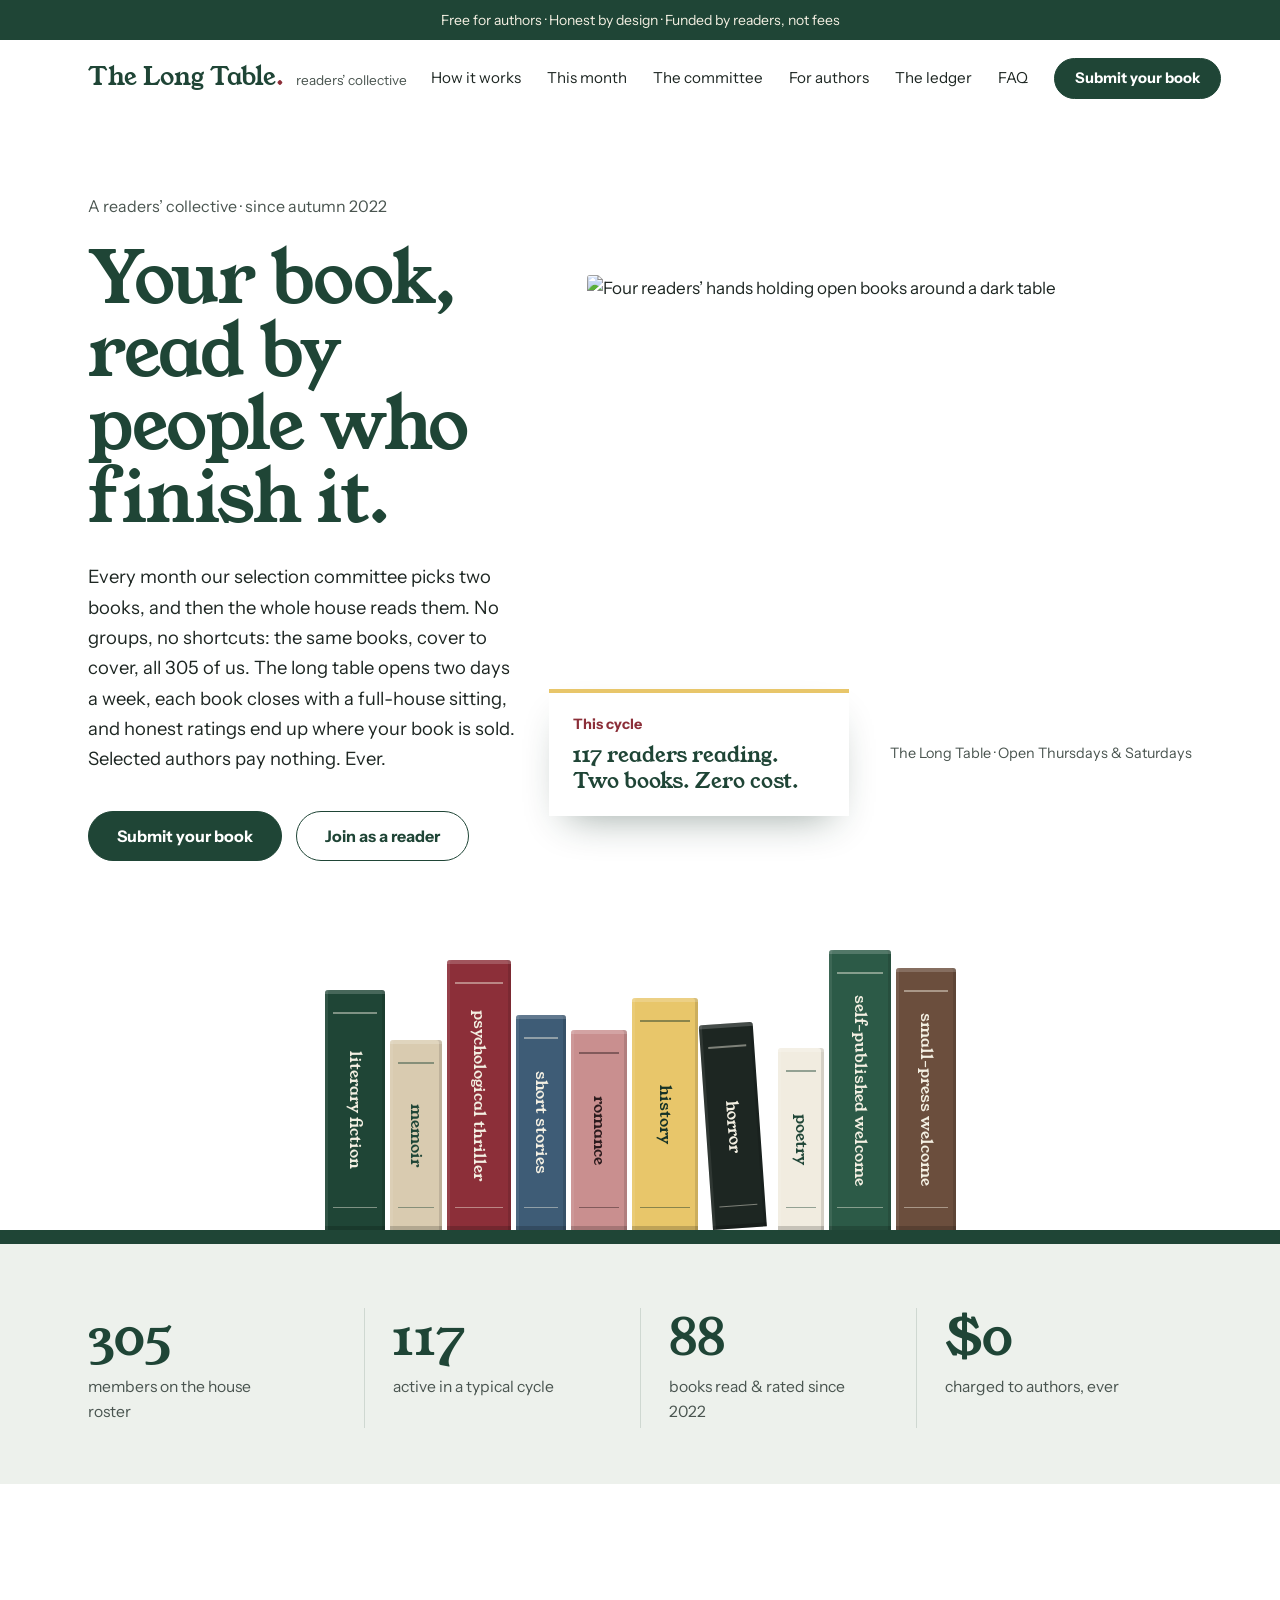
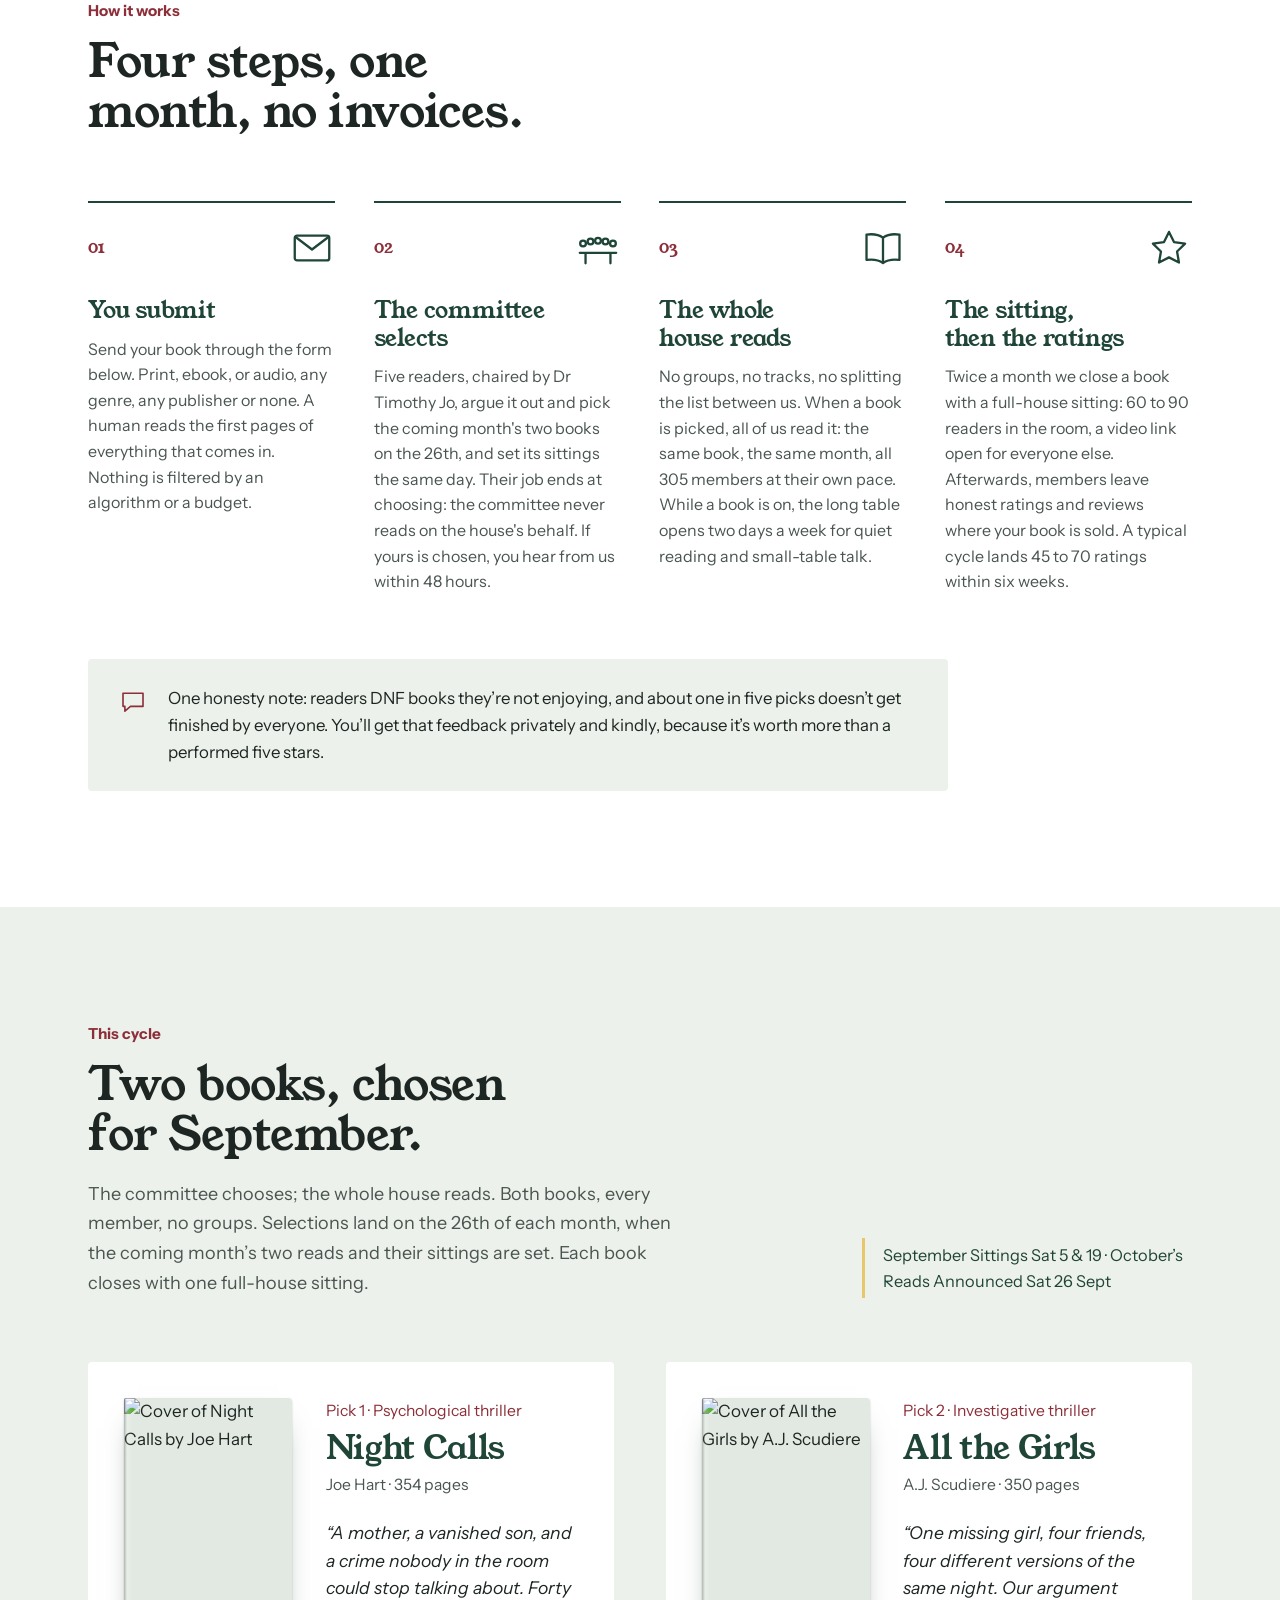
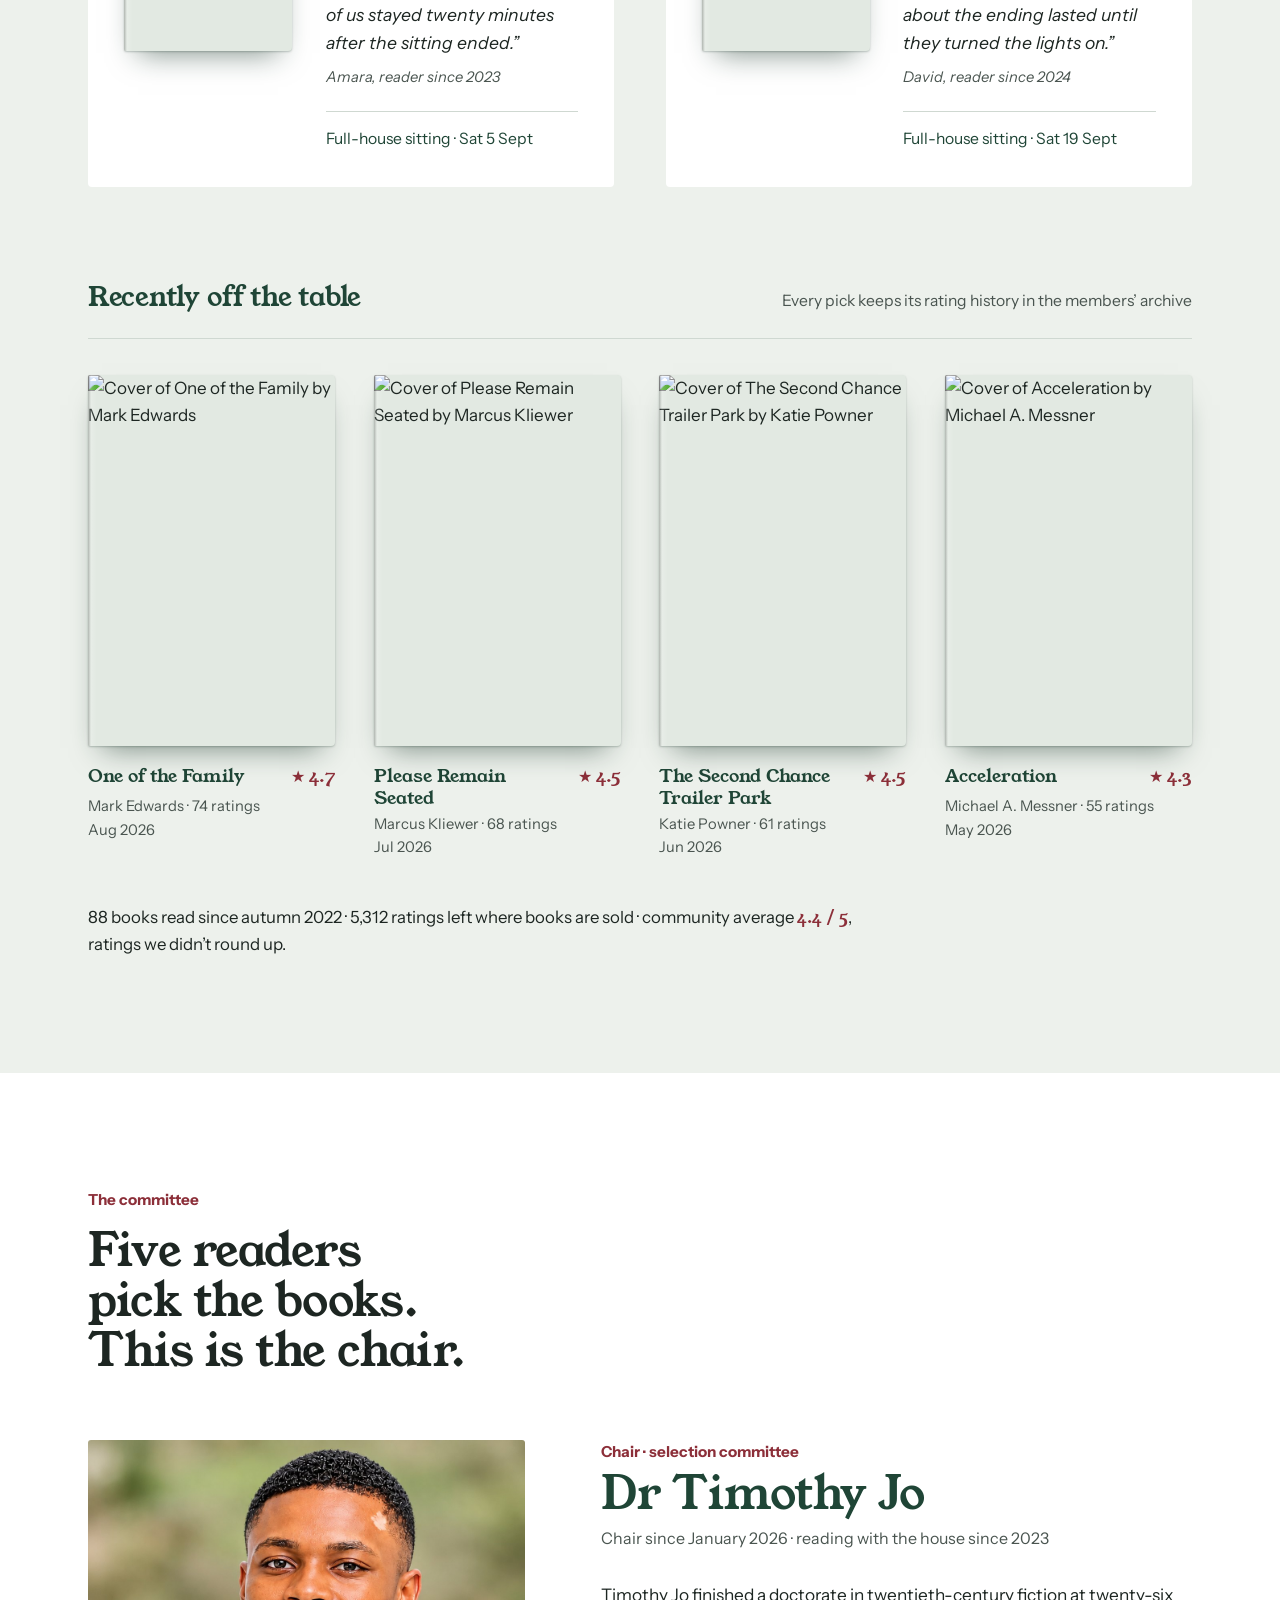
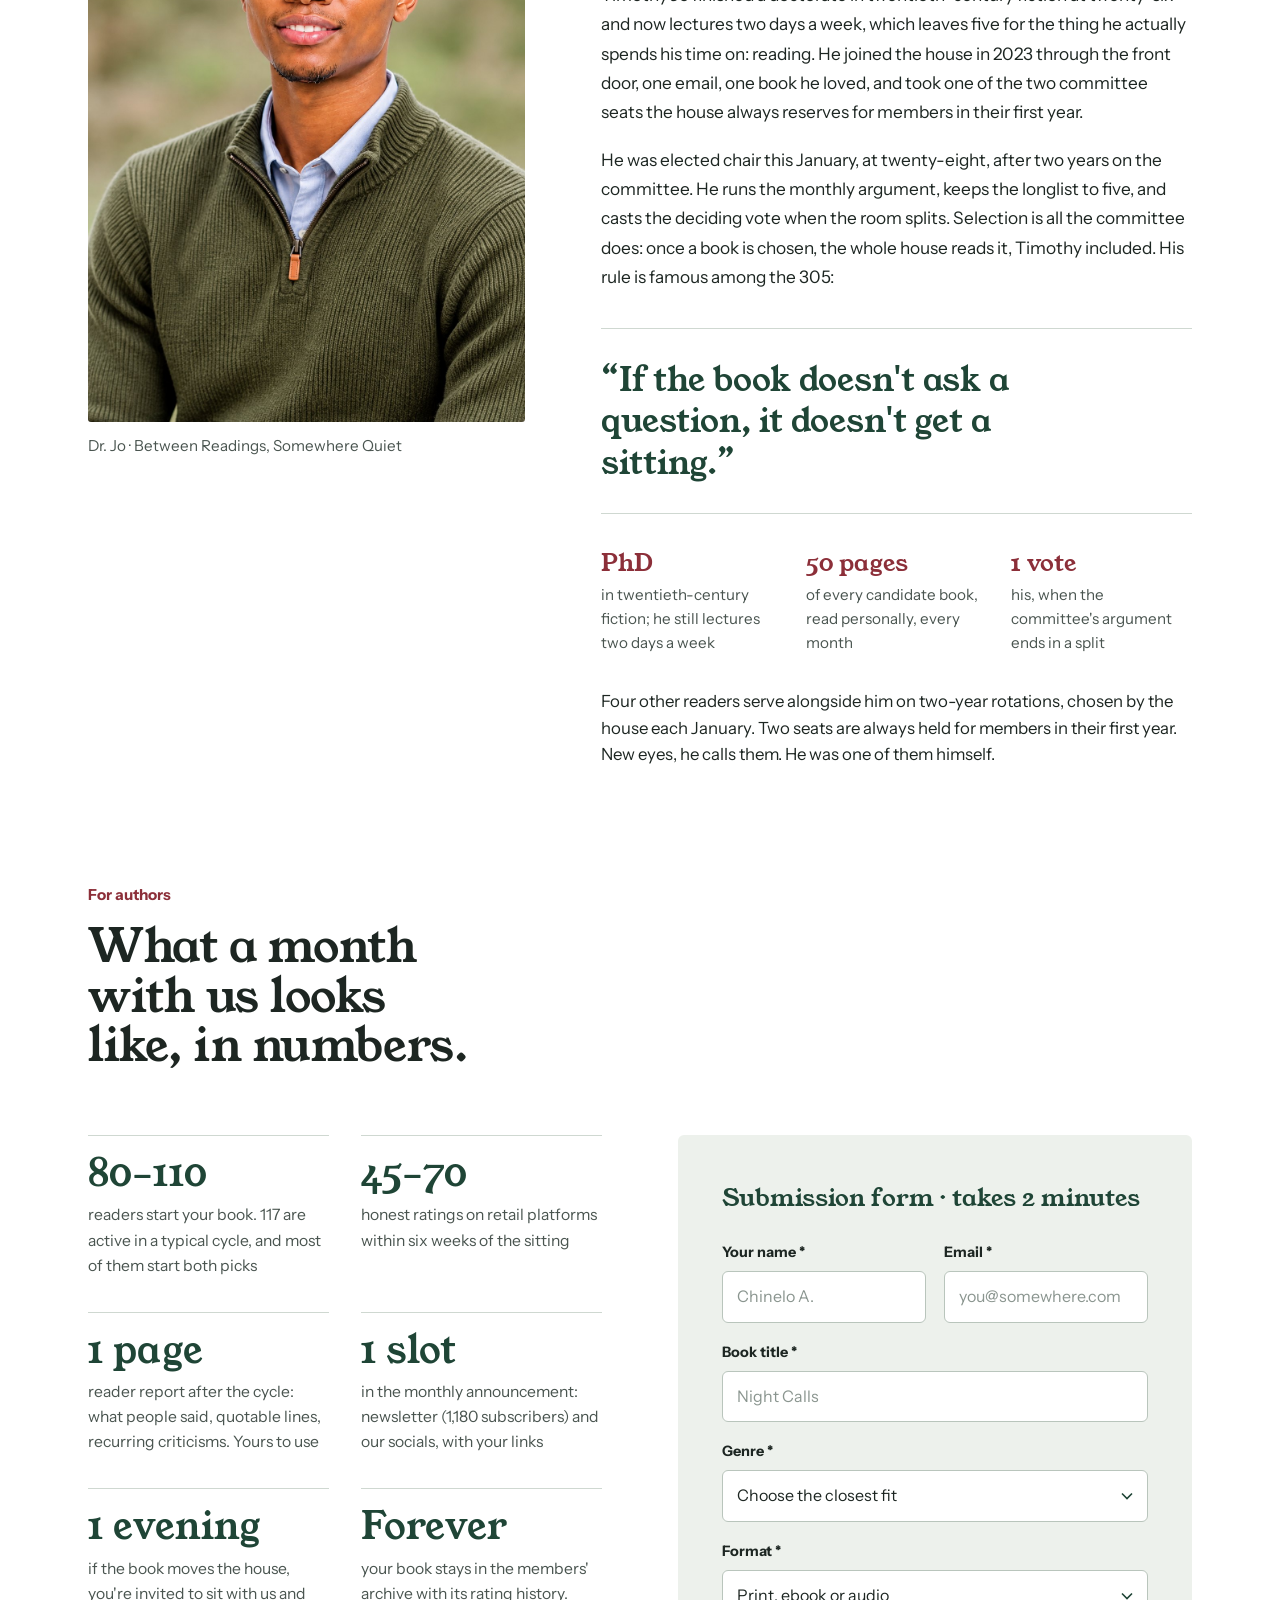
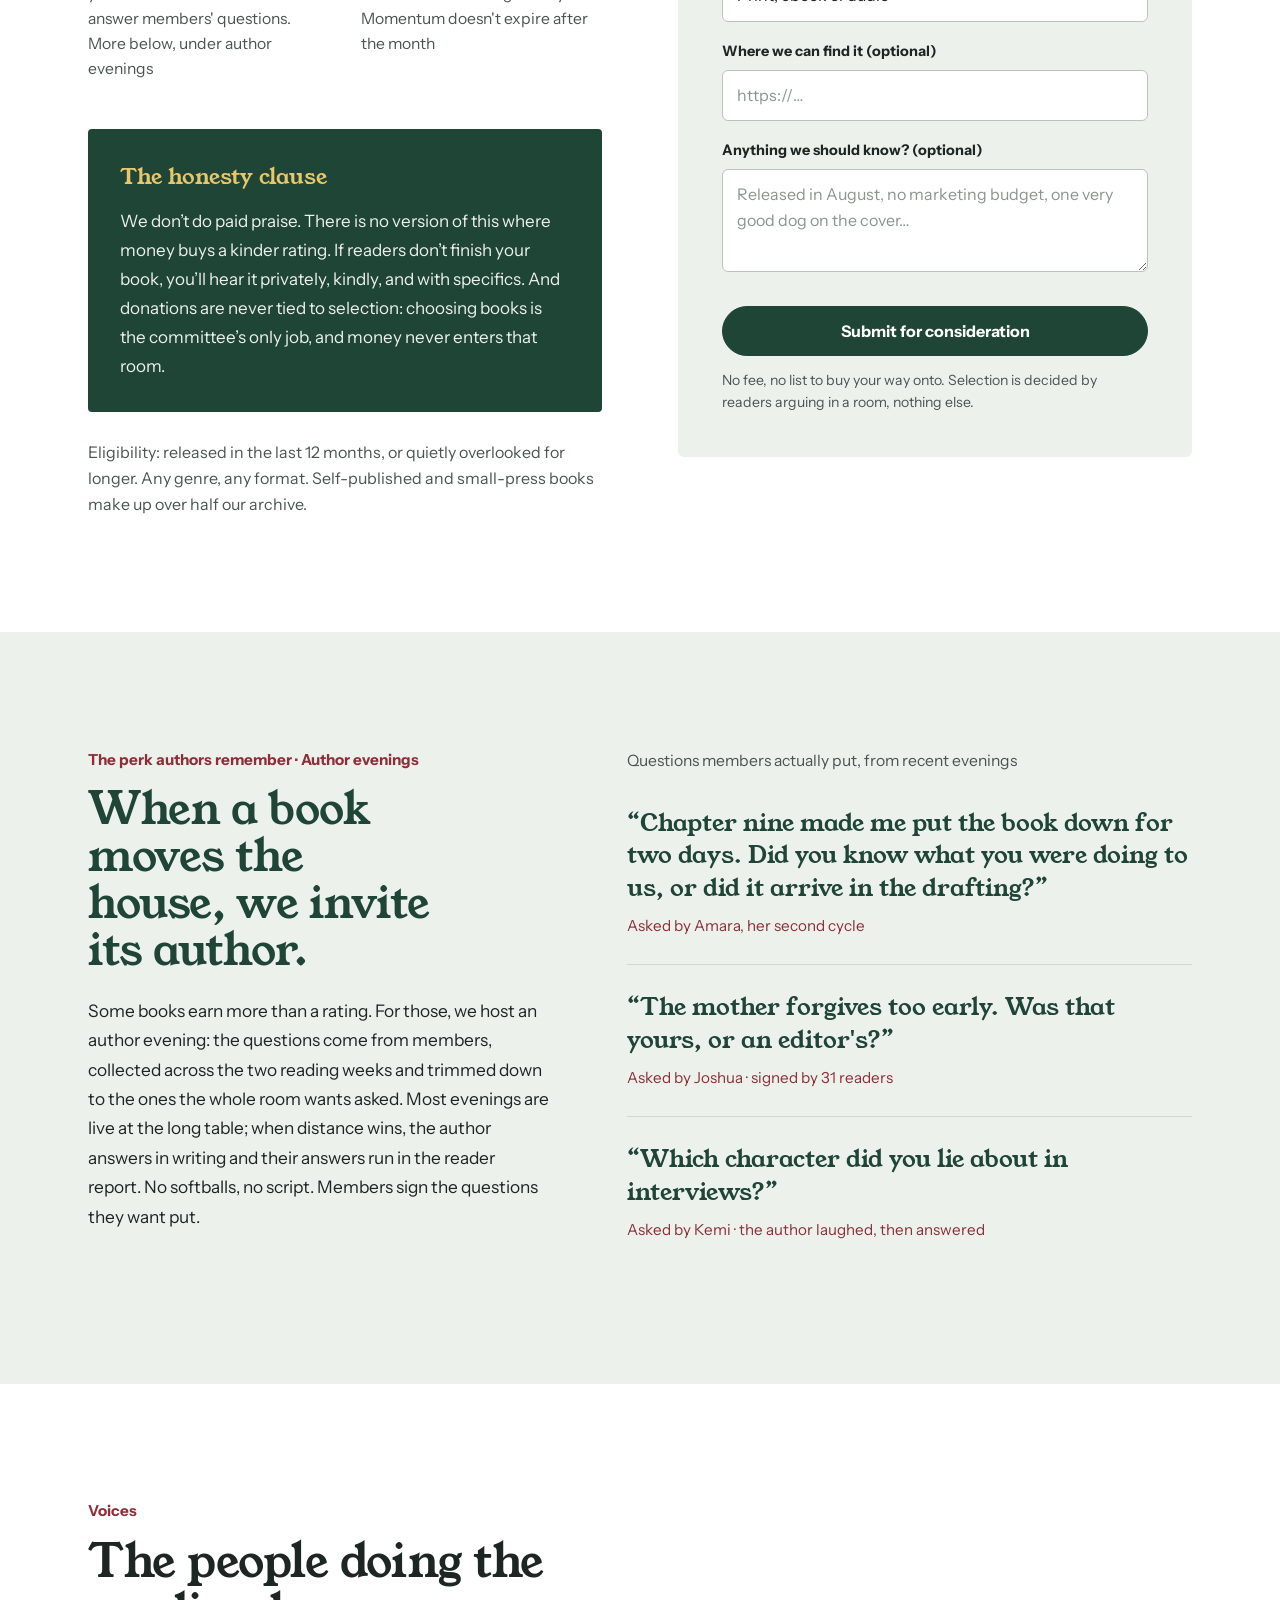
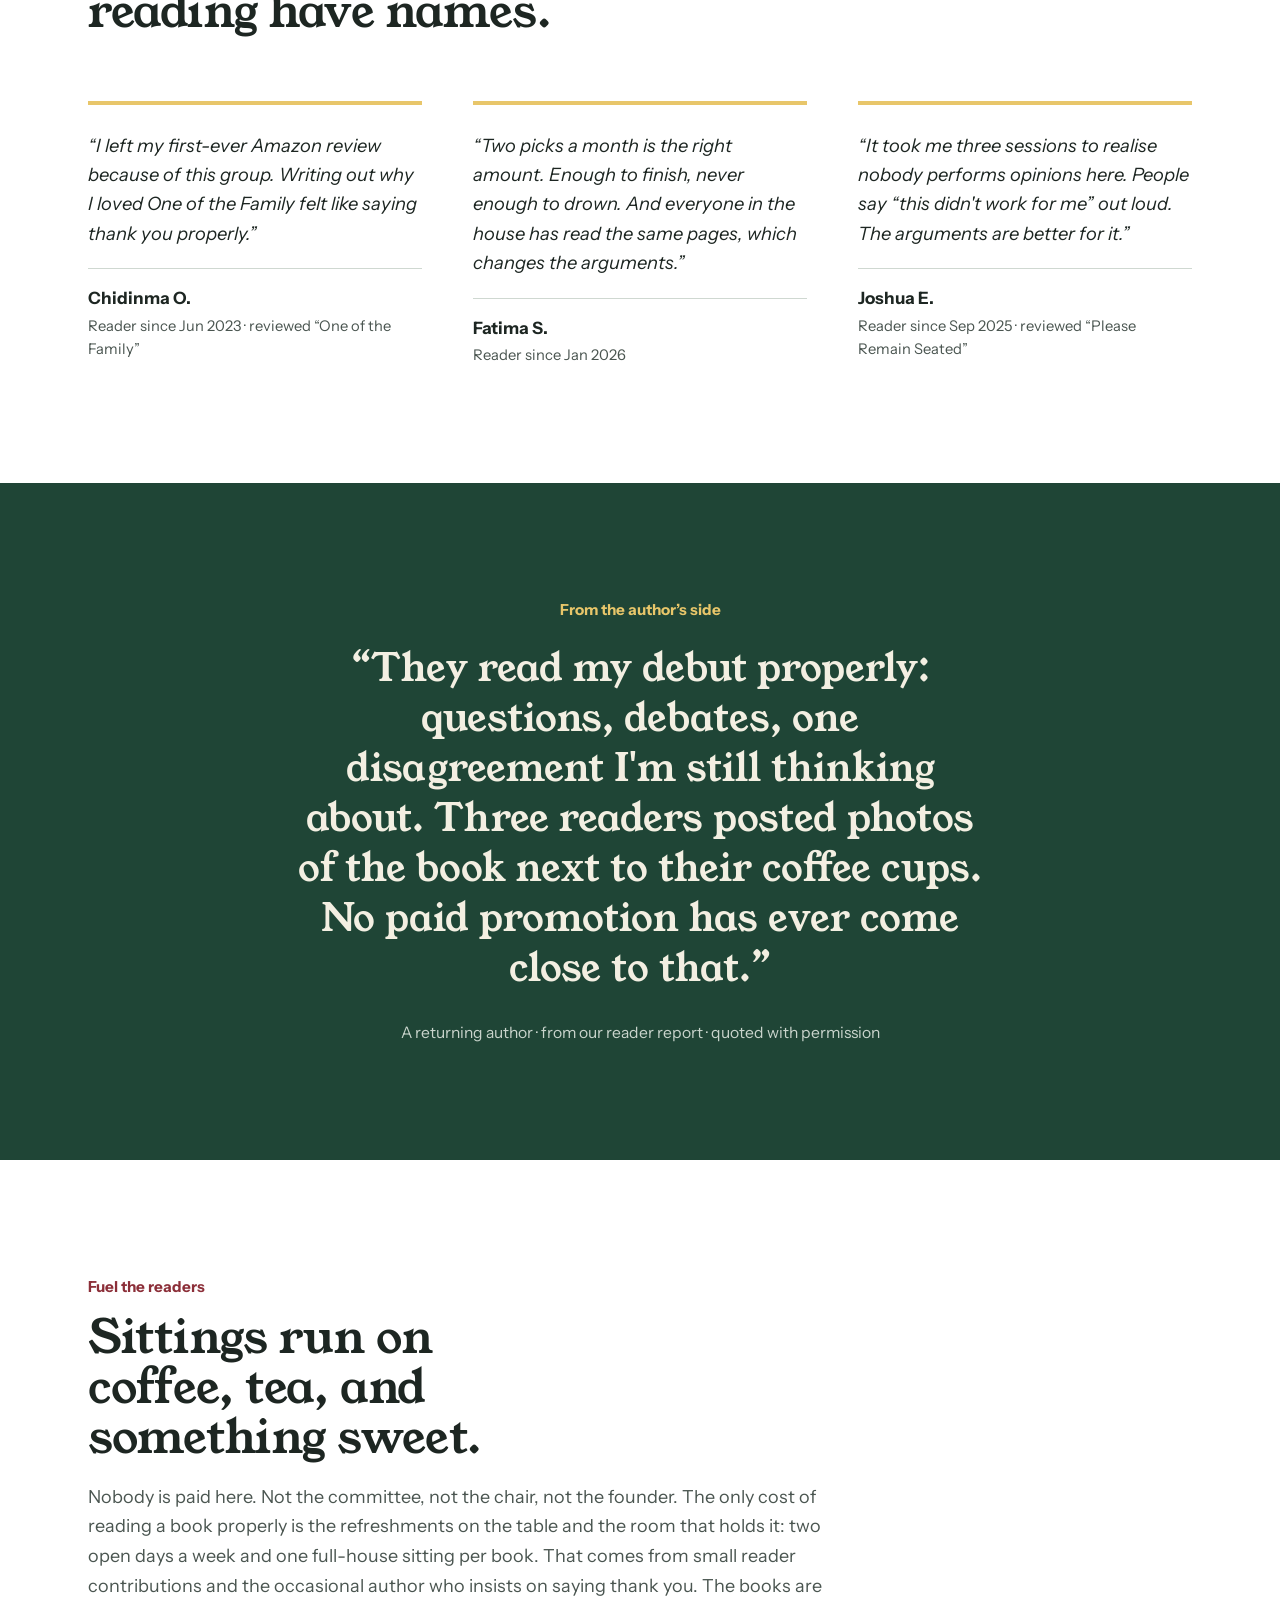
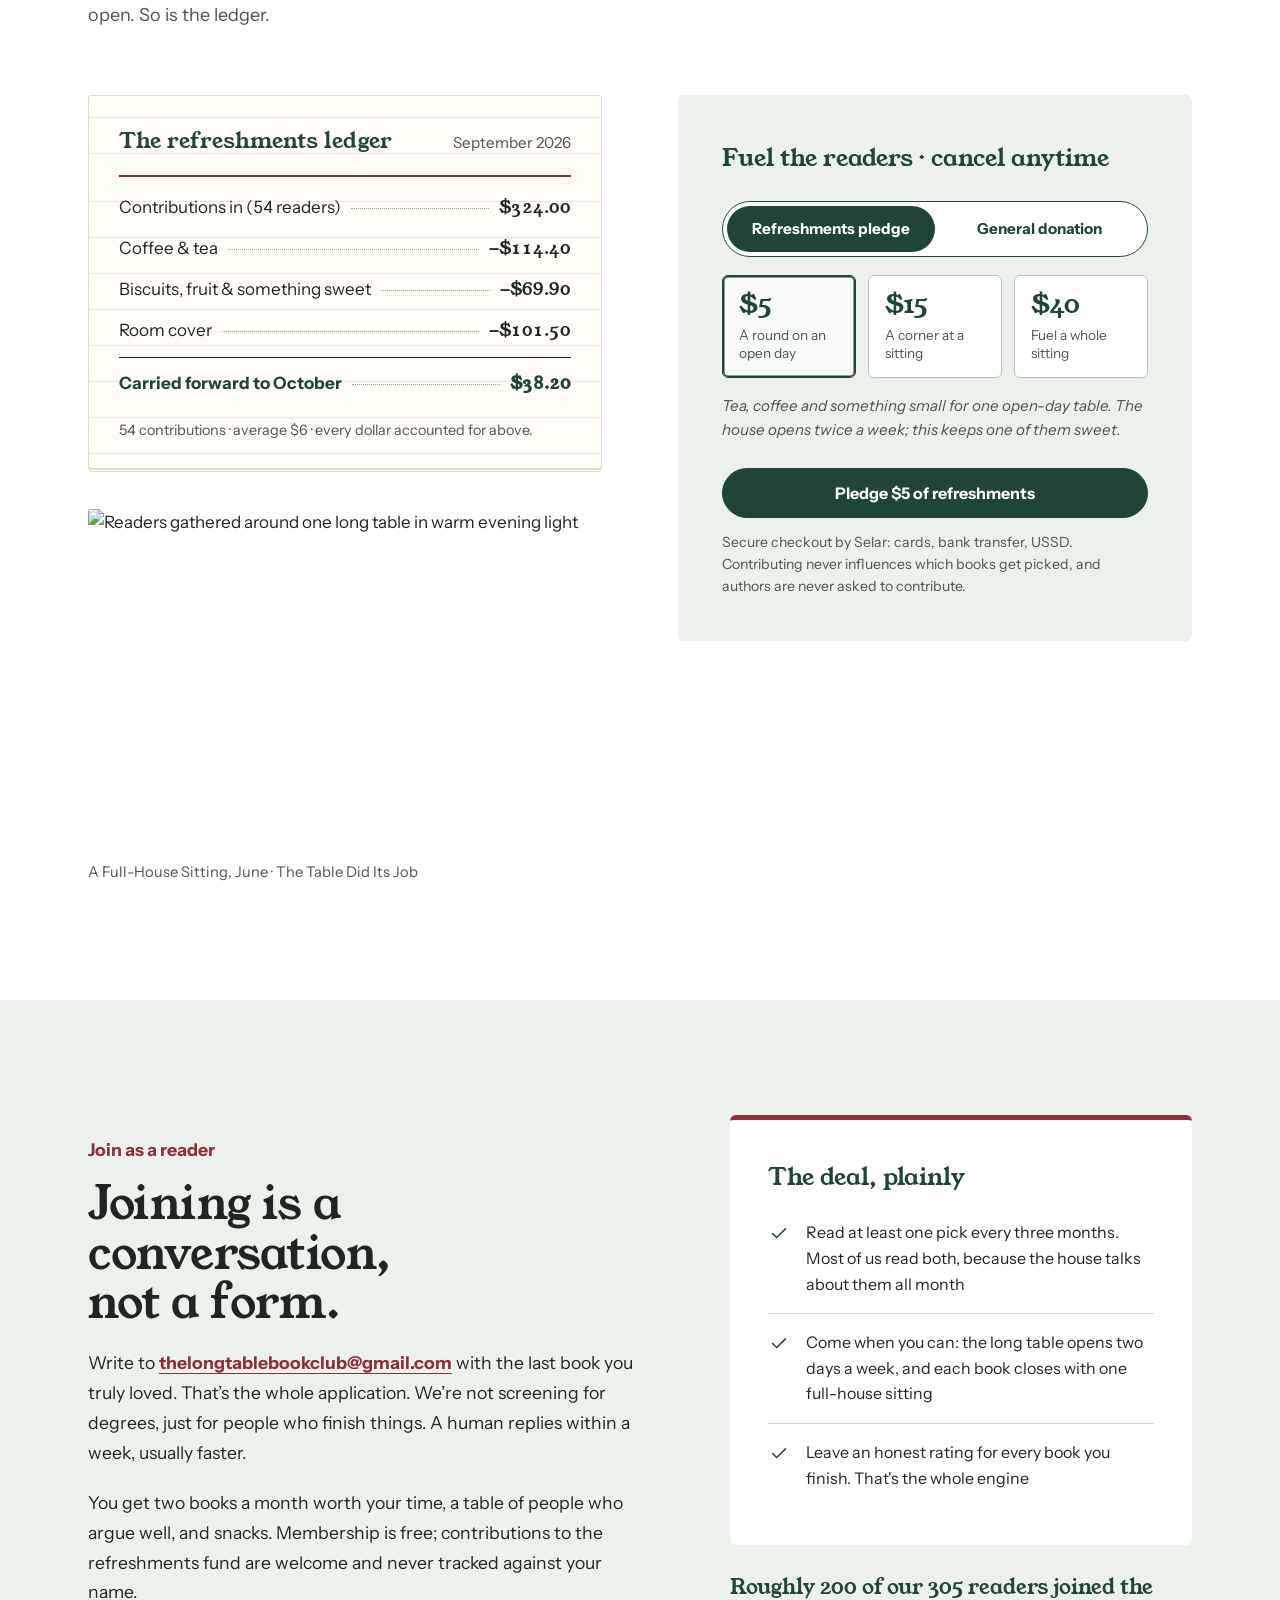
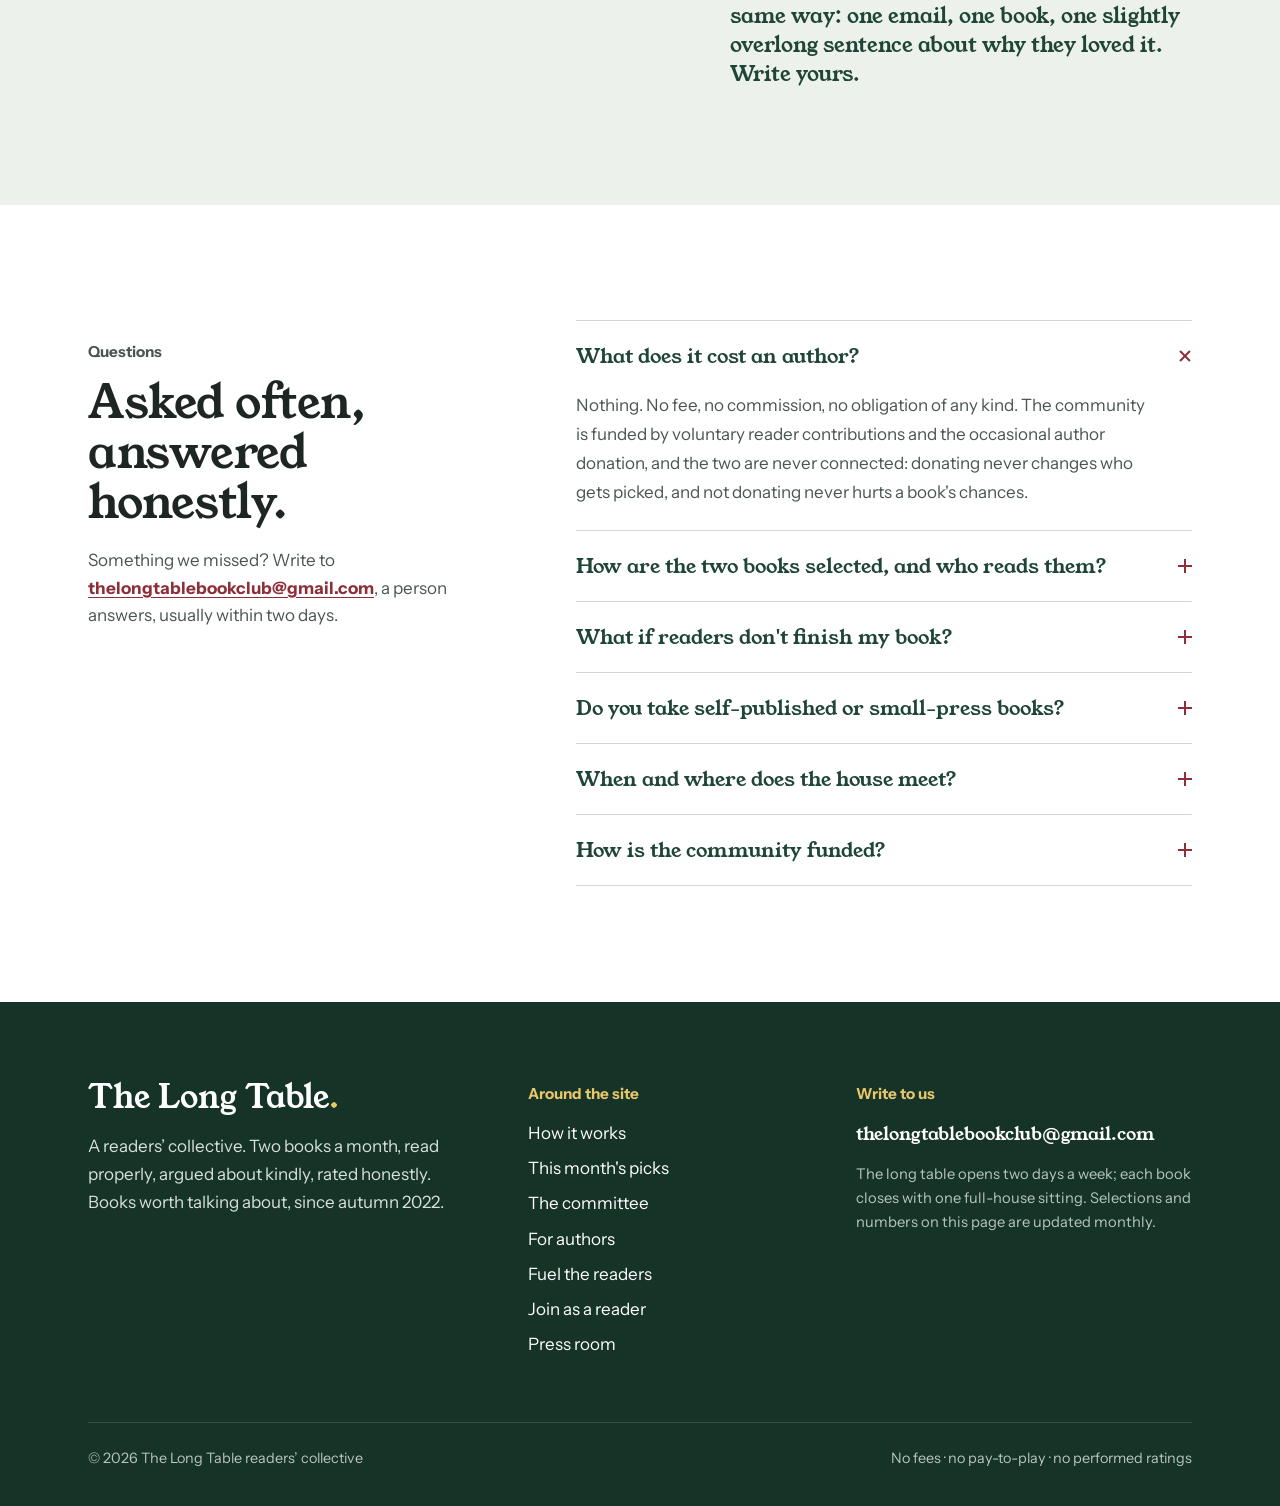
==== commit d619b3e2: "Add files via upload" ====
--- a/index.html
+++ b/index.html
@@ -15,9 +15,9 @@
 <meta name="twitter:title" content="The Long Table · Books worth talking about">
 <meta name="twitter:description" content="Two books a month. All 305 of us read them. Honest ratings on the platforms where you sell. Free for authors, always.">
 <meta name="theme-color" content="#1f4536">
-<link rel="icon" href="/icon.svg">
-<link rel="preload" href="/fonts/young-serif.woff" as="font" type="font/woff" crossorigin>
-<link rel="stylesheet" href="/styles.css">
+<link rel="icon" href="icon.svg">
+<link rel="preload" href="fonts/young-serif.woff" as="font" type="font/woff" crossorigin>
+<link rel="stylesheet" href="styles.css">
 </head>
 <body>
 <a class="skip" href="#main">Skip to content</a>
@@ -63,7 +63,7 @@
         </div>
       </div>
       <figure class="hero__figure">
-        <img class="hero__photo" src="/images/hero-sitting.jpg" width="1400" height="1338" alt="A full-house sitting: readers packed around the long tables of a lamplit bookshop, a huge open book and a mug of tea in the foreground" fetchpriority="high">
+        <img class="hero__photo" src="https://images.unsplash.com/photo-1763896081109-ed6bf56ae955?auto=format&amp;fit=crop&amp;w=1600&amp;q=80" width="1600" height="1200" alt="Four readers’ hands holding open books around a dark table" fetchpriority="high">
         <div class="hero__card">
           <p>This cycle</p>
           <p>117 readers reading. Two books. Zero cost.</p>
@@ -158,7 +158,7 @@
 
       <div class="picks">
         <article class="pick">
-          <figure class="cover" aria-label="Cover of Night Calls by Joe Hart"><img src="/images/books/night-calls.jpg" width="324" height="500" alt="Cover of Night Calls by Joe Hart" loading="lazy"></figure>
+          <figure class="cover" aria-label="Cover of Night Calls by Joe Hart"><img src="./images/books/night-calls.jpg" onerror="this.onerror=null;this.src='https://thelongtablebookclub.pages.dev/images/books/night-calls.jpg'" width="324" height="500" alt="Cover of Night Calls by Joe Hart" loading="lazy"></figure>
           <div>
             <p class="pick__meta cap-first">pick 1 · Psychological thriller</p>
             <h3>Night Calls</h3>
@@ -168,7 +168,7 @@
           </div>
         </article>
         <article class="pick">
-          <figure class="cover" aria-label="Cover of All the Girls by A.J. Scudiere"><img src="/images/books/all-the-girls.jpg" width="800" height="1200" alt="Cover of All the Girls by A.J. Scudiere" loading="lazy"></figure>
+          <figure class="cover" aria-label="Cover of All the Girls by A.J. Scudiere"><img src="./images/books/all-the-girls.jpg" onerror="this.onerror=null;this.src='https://thelongtablebookclub.pages.dev/images/books/all-the-girls.jpg'" width="800" height="1200" alt="Cover of All the Girls by A.J. Scudiere" loading="lazy"></figure>
           <div>
             <p class="pick__meta cap-first">pick 2 · Investigative thriller</p>
             <h3>All the Girls</h3>
@@ -186,25 +186,25 @@
         </div>
         <ul>
           <li>
-            <figure class="cover" aria-label="Cover of One of the Family by Mark Edwards"><img src="/images/books/one-of-the-family.jpg" width="800" height="1207" alt="Cover of One of the Family by Mark Edwards" loading="lazy"></figure>
+            <figure class="cover" aria-label="Cover of One of the Family by Mark Edwards"><img src="./images/books/one-of-the-family.jpg" onerror="this.onerror=null;this.src='https://thelongtablebookclub.pages.dev/images/books/one-of-the-family.jpg'" width="800" height="1207" alt="Cover of One of the Family by Mark Edwards" loading="lazy"></figure>
             <div class="recent__title"><p>One of the Family</p><p class="rating">4.7</p></div>
             <p>Mark Edwards · 74 ratings</p>
             <p>Aug 2026</p>
           </li>
           <li>
-            <figure class="cover" aria-label="Cover of Please Remain Seated by Marcus Kliewer"><img src="/images/books/please-remain-seated.jpg" width="800" height="800" alt="Cover of Please Remain Seated by Marcus Kliewer" loading="lazy"></figure>
+            <figure class="cover" aria-label="Cover of Please Remain Seated by Marcus Kliewer"><img src="./images/books/please-remain-seated.jpg" onerror="this.onerror=null;this.src='https://thelongtablebookclub.pages.dev/images/books/please-remain-seated.jpg'" width="800" height="800" alt="Cover of Please Remain Seated by Marcus Kliewer" loading="lazy"></figure>
             <div class="recent__title"><p>Please Remain Seated</p><p class="rating">4.5</p></div>
             <p>Marcus Kliewer · 68 ratings</p>
             <p>Jul 2026</p>
           </li>
           <li>
-            <figure class="cover" aria-label="Cover of The Second Chance Trailer Park by Katie Powner"><img src="/images/books/second-chance-trailer-park.jpg" width="700" height="1050" alt="Cover of The Second Chance Trailer Park by Katie Powner" loading="lazy"></figure>
+            <figure class="cover" aria-label="Cover of The Second Chance Trailer Park by Katie Powner"><img src="./images/books/second-chance-trailer-park.jpg" onerror="this.onerror=null;this.src='https://thelongtablebookclub.pages.dev/images/books/second-chance-trailer-park.jpg'" width="700" height="1050" alt="Cover of The Second Chance Trailer Park by Katie Powner" loading="lazy"></figure>
             <div class="recent__title"><p>The Second Chance Trailer Park</p><p class="rating">4.5</p></div>
             <p>Katie Powner · 61 ratings</p>
             <p>Jun 2026</p>
           </li>
           <li>
-            <figure class="cover" aria-label="Cover of Acceleration by Michael A. Messner"><img src="/images/books/acceleration.jpg" width="333" height="500" alt="Cover of Acceleration by Michael A. Messner" loading="lazy"></figure>
+            <figure class="cover" aria-label="Cover of Acceleration by Michael A. Messner"><img src="./images/books/acceleration.jpg" onerror="this.onerror=null;this.src='https://thelongtablebookclub.pages.dev/images/books/acceleration.jpg'" width="333" height="500" alt="Cover of Acceleration by Michael A. Messner" loading="lazy"></figure>
             <div class="recent__title"><p>Acceleration</p><p class="rating">4.3</p></div>
             <p>Michael A. Messner · 55 ratings</p>
             <p>May 2026</p>
@@ -223,7 +223,7 @@
       </div>
       <div class="chair">
         <figure class="chair__photo">
-          <img src="/images/timothy.jpg" width="1086" height="1448" alt="Dr Timothy Jo, chair of the selection committee, outdoors between readings" loading="lazy">
+          <img src="./images/timothy.jpg" width="1086" height="1448" alt="Dr Timothy Jo, chair of the selection committee, outdoors between readings" loading="lazy">
           <figcaption class="cap-title">dr. jo · between readings, somewhere quiet</figcaption>
         </figure>
         <div>
@@ -376,7 +376,7 @@
             <p class="book-ledger__foot">54 contributions · average $6 · every dollar accounted for above.</p>
           </div>
           <figure class="gathering">
-            <img src="/images/gathering.jpg" width="1200" height="800" alt="Readers gathered around one long table in warm evening light" loading="lazy">
+            <img src="./images/gathering.jpg" onerror="this.onerror=null;this.src='https://thelongtablebookclub.pages.dev/images/gathering.jpg'" width="1200" height="800" alt="Readers gathered around one long table in warm evening light" loading="lazy">
             <figcaption class="cap-title">a full-house sitting, june · the table did its job</figcaption>
           </figure>
         </div>
@@ -459,7 +459,7 @@
           <li><a href="#authors">For authors</a></li>
           <li><a href="#ledger">Fuel the readers</a></li>
           <li><a href="#join">Join as a reader</a></li>
-          <li><a href="/press">Press room</a></li>
+          <li><a href="press.html">Press room</a></li>
         </ul>
       </nav>
       <div>
@@ -474,6 +474,6 @@
     </div>
   </div>
 </footer>
-<script src="/app.js" defer></script>
+<script src="app.js" defer></script>
 </body>
 </html>
--- a/styles.css
+++ b/styles.css
@@ -118,21 +118,22 @@
 
 /* ---------- Hero ---------- */
 .hero { padding: clamp(40px, 6vw, 80px) 0 clamp(56px, 7vw, 96px); }
-.hero__grid { display: grid; grid-template-columns: minmax(0, 1fr) minmax(0, 1.05fr); gap: clamp(32px, 5vw, 72px); align-items: center; }
+.hero__grid { display: grid; grid-template-columns: minmax(0, 0.9fr) minmax(0, 1.25fr); gap: clamp(32px, 5vw, 72px); align-items: center; }
 .hero__kicker { font-size: 1rem; color: var(--ink-soft); margin-bottom: 22px; }
 .hero h1 { font-size: clamp(2.7rem, 5.6vw, 4.9rem); line-height: 1.02; color: var(--green); letter-spacing: -0.02em; max-width: 12ch; }
 .hero__lede { margin-top: 28px; font-size: 1.15rem; line-height: 1.65; max-width: 52ch; color: var(--ink); }
 .hero__actions { display: flex; flex-wrap: wrap; gap: 14px; margin-top: 36px; }
 .hero__figure { position: relative; }
-.hero__photo { aspect-ratio: 1400 / 1338; width: 100%; object-fit: cover; border-radius: 3px; }
-.hero__card { position: absolute; left: clamp(-56px, -3vw, -16px); bottom: 40px; background: var(--paper); padding: 20px 24px 22px; max-width: 300px; box-shadow: 0 18px 40px -18px rgba(22, 51, 39, .45); border-top: 4px solid var(--mustard); }
+.hero__photo { aspect-ratio: 4 / 3; width: 100%; object-fit: cover; border-radius: 3px; }
+.hero__card { position: absolute; left: clamp(-56px, -3vw, -16px); bottom: -36px; background: var(--paper); padding: 20px 24px 22px; max-width: 300px; box-shadow: 0 18px 40px -18px rgba(22, 51, 39, .45); border-top: 4px solid var(--mustard); }
 .hero__card p:first-child { font-weight: 600; font-size: .9rem; color: var(--oxblood); }
 .hero__card p:last-child { font-family: var(--serif); font-size: 1.3rem; line-height: 1.25; margin-top: 6px; color: var(--green); }
-.hero__figure figcaption { margin-top: 12px; font-size: .9rem; color: var(--ink-soft); text-align: right; }
+.hero__figure figcaption { margin-top: 14px; padding-left: 270px; min-height: 2.6em; font-size: .9rem; color: var(--ink-soft); text-align: right; }
 
 @media (max-width: 900px) {
   .hero__grid { grid-template-columns: 1fr; }
-  .hero__card { left: 16px; bottom: 56px; right: 16px; max-width: 280px; }
+  .hero__card { position: relative; left: auto; bottom: auto; margin: -40px 16px 0; max-width: none; }
+  .hero__figure figcaption { padding-left: 0; min-height: 0; }
   .hero__actions .btn { flex: 1 1 220px; }
 }
 
